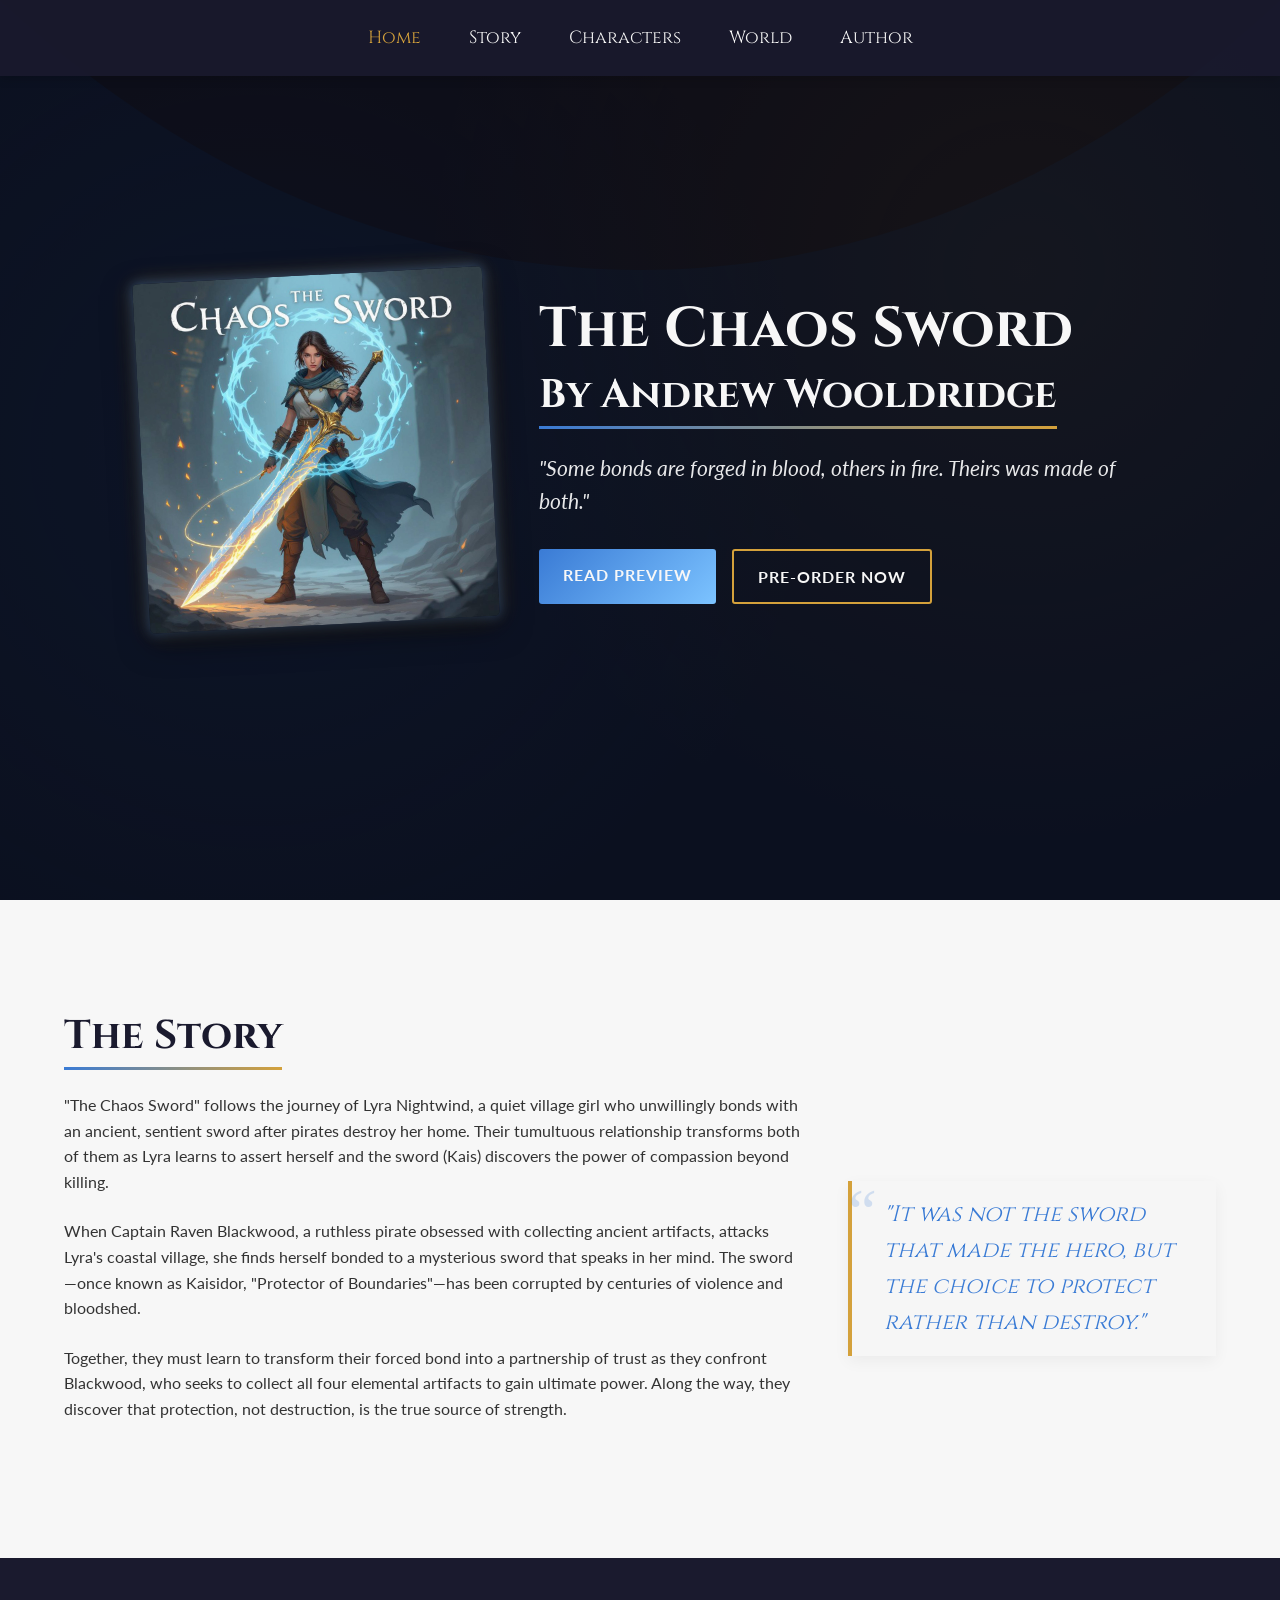
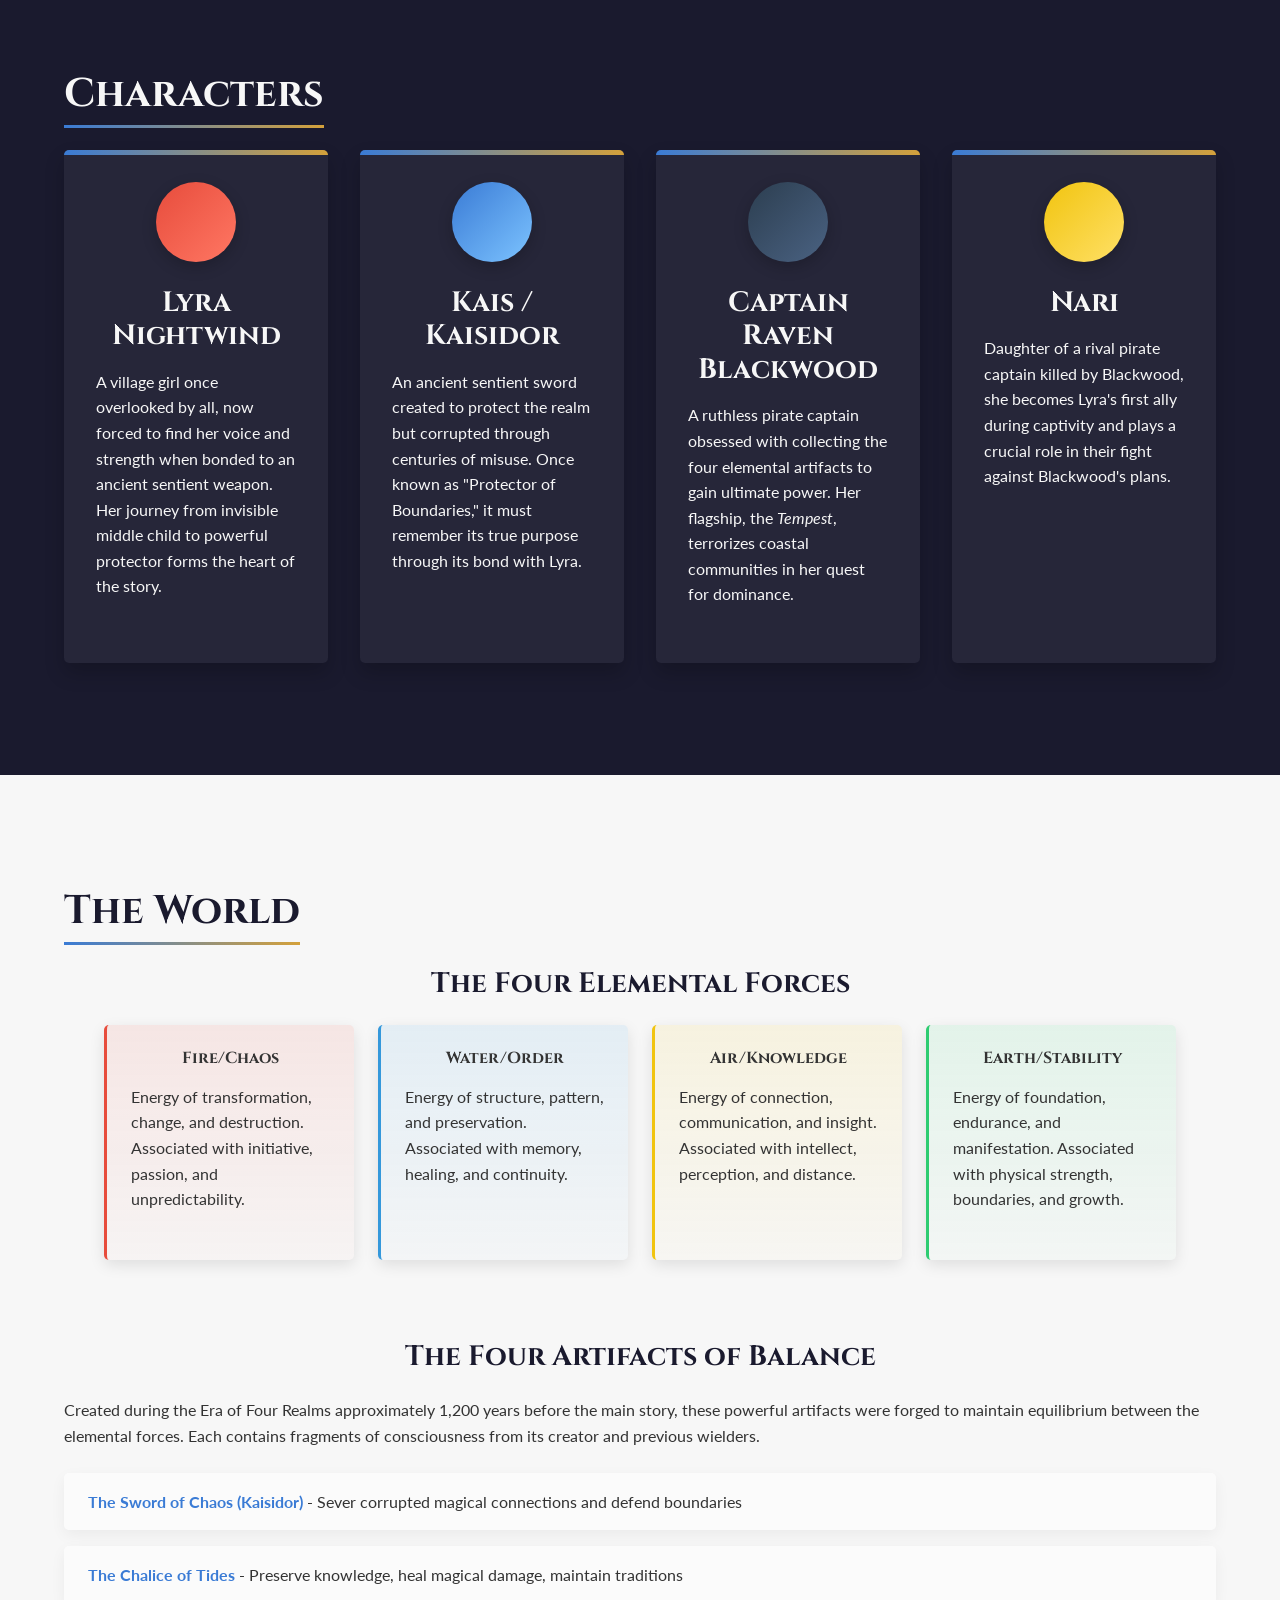
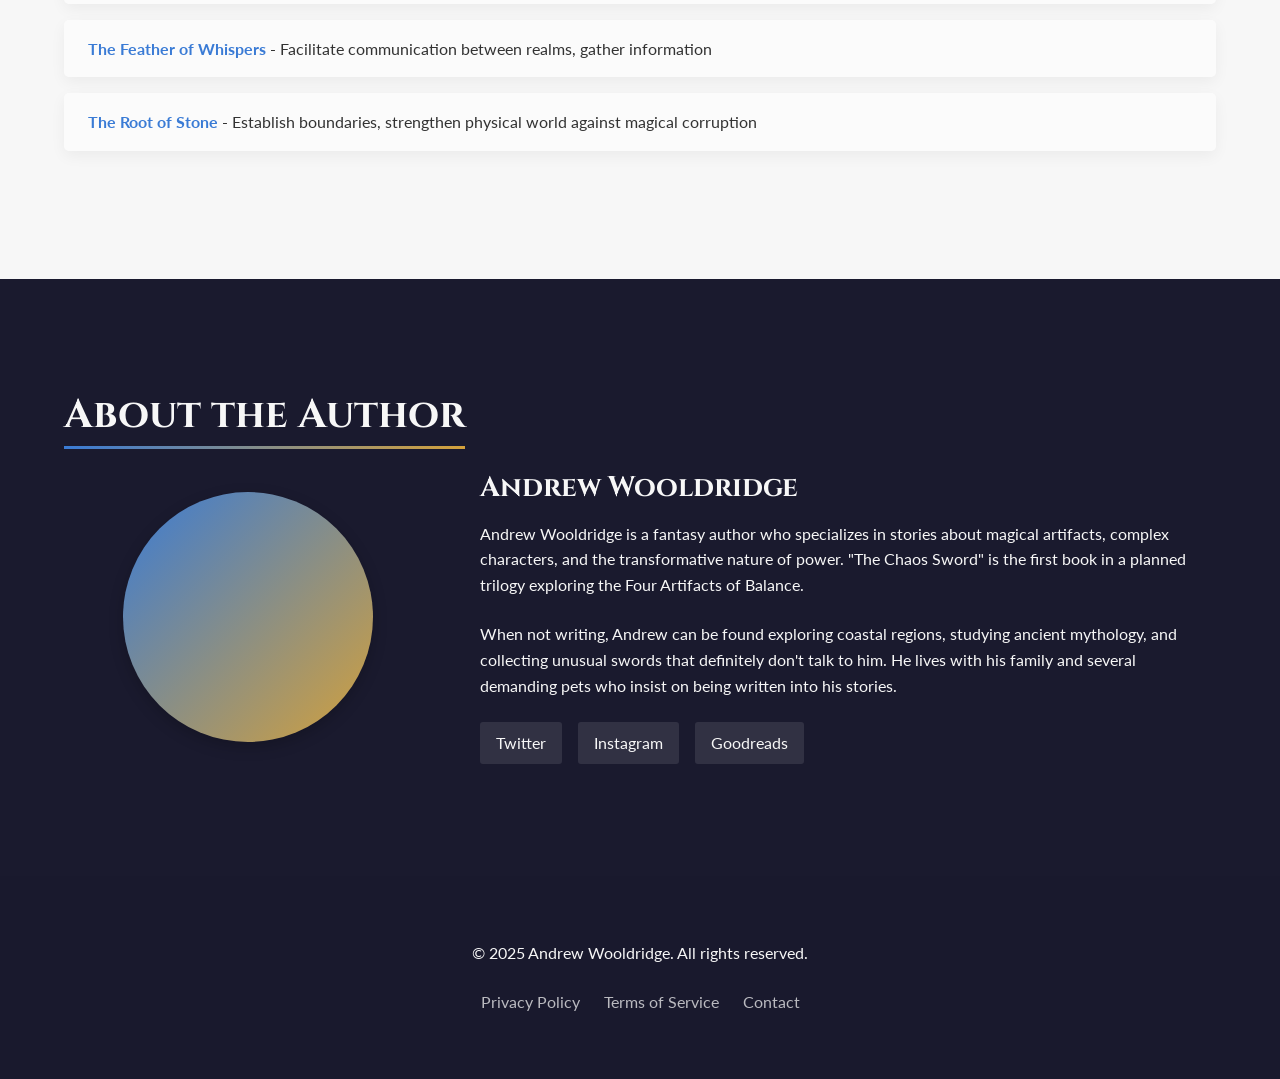
==== index.html @ 375da8b4 "stuff" ====
<!DOCTYPE html>
<html lang="en">
    <head>
        <meta charset="UTF-8">
        <meta name="viewport" content="width=device-width, initial-scale=1.0">
        <title>The Chaos Sword - A Fantasy Novel</title>
        <link rel="stylesheet" href="styles.css">
        <link rel="preconnect" href="https://fonts.googleapis.com">
        <link rel="preconnect" href="https://fonts.gstatic.com" crossorigin="crossorigin">
        <link href="https://fonts.googleapis.com/css2?family=Cinzel:wght@400;700&family=Lato:wght@300;400;700&display=swap" rel="stylesheet">
    </head>
    <body>
        <div class="bg-overlay"></div>

        <header>
            <nav>
                <ul>
                    <li>
                        <a href="#home">Home</a>
                    </li>
                    <li>
                        <a href="#story">Story</a>
                    </li>
                    <li>
                        <a href="#characters">Characters</a>
                    </li>
                    <li>
                        <a href="#world">World</a>
                    </li>
                    <li>
                        <a href="#author">Author</a>
                    </li>
                </ul>
            </nav>
        </header>

        <section id="home" class="hero">
            <div class="hero-content">
                <img src="cover2.jpg" alt="The Chaos Sword Book Cover" class="book-cover">
                <div class="hero-text">
                    <h1>The Chaos Sword</h1>
                    <h2>By Andrew Wooldridge</h2>
                    <p class="tagline">"Some bonds are forged in blood, others in fire. Theirs was made of both."</p>
                    <div class="cta-buttons">
                        <a href="#" class="cta-button primary">Read Preview</a>
                        <a href="#" class="cta-button secondary">Pre-Order Now</a>
                    </div>
                </div>
            </div>
        </section>

        <section id="story" class="story-section">
            <div class="container">
                <h2>The Story</h2>
                <div class="story-content">
                    <div class="story-text">
                        <p>"The Chaos Sword" follows the journey of Lyra Nightwind, a quiet village girl who unwillingly bonds with an ancient, sentient sword after pirates destroy her home. Their tumultuous relationship transforms both of them as Lyra learns to assert herself and the sword (Kais) discovers the power of compassion beyond killing.</p>
                        <p>When Captain Raven Blackwood, a ruthless pirate obsessed with collecting ancient artifacts, attacks Lyra's coastal village, she finds herself bonded to a mysterious sword that speaks in her mind. The sword—once known as Kaisidor, "Protector of Boundaries"—has been corrupted by centuries of violence and bloodshed.</p>
                        <p>Together, they must learn to transform their forced bond into a partnership of trust as they confront Blackwood, who seeks to collect all four elemental artifacts to gain ultimate power. Along the way, they discover that protection, not destruction, is the true source of strength.</p>
                    </div>
                    <div class="story-quote">
                        <blockquote>
                            "It was not the sword that made the hero, but the choice to protect rather than destroy."
                        </blockquote>
                    </div>
                </div>
            </div>
        </section>

        <section id="characters" class="characters-section">
            <div class="container">
                <h2>Characters</h2>
                <div class="character-cards">
                    <div class="character-card">
                        <div class="character-icon sword-icon"></div>
                        <h3>Lyra Nightwind</h3>
                        <p>A village girl once overlooked by all, now forced to find her voice and strength when bonded to an ancient sentient weapon. Her journey from invisible middle child to powerful protector forms the heart of the story.</p>
                    </div>
                    <div class="character-card">
                        <div class="character-icon artifact-icon"></div>
                        <h3>Kais / Kaisidor</h3>
                        <p>An ancient sentient sword created to protect the realm but corrupted through centuries of misuse. Once known as "Protector of Boundaries," it must remember its true purpose through its bond with Lyra.</p>
                    </div>
                    <div class="character-card">
                        <div class="character-icon villain-icon"></div>
                        <h3>Captain Raven Blackwood</h3>
                        <p>A ruthless pirate captain obsessed with collecting the four elemental artifacts to gain ultimate power. Her flagship, the
                            <em>Tempest</em>, terrorizes coastal communities in her quest for dominance.</p>
                    </div>
                    <div class="character-card">
                        <div class="character-icon ally-icon"></div>
                        <h3>Nari</h3>
                        <p>Daughter of a rival pirate captain killed by Blackwood, she becomes Lyra's first ally during captivity and plays a crucial role in their fight against Blackwood's plans.</p>
                    </div>
                </div>
            </div>
        </section>

        <section id="world" class="world-section">
            <div class="container">
                <h2>The World</h2>
                <div class="world-content">
                    <div class="magic-system">
                        <h3>The Four Elemental Forces</h3>
                        <div class="elements-container">
                            <div class="element fire">
                                <h4>Fire/Chaos</h4>
                                <p>Energy of transformation, change, and destruction. Associated with initiative, passion, and unpredictability.</p>
                            </div>
                            <div class="element water">
                                <h4>Water/Order</h4>
                                <p>Energy of structure, pattern, and preservation. Associated with memory, healing, and continuity.</p>
                            </div>
                            <div class="element air">
                                <h4>Air/Knowledge</h4>
                                <p>Energy of connection, communication, and insight. Associated with intellect, perception, and distance.</p>
                            </div>
                            <div class="element earth">
                                <h4>Earth/Stability</h4>
                                <p>Energy of foundation, endurance, and manifestation. Associated with physical strength, boundaries, and growth.</p>
                            </div>
                        </div>
                    </div>

                    <div class="artifacts">
                        <h3>The Four Artifacts of Balance</h3>
                        <p>Created during the Era of Four Realms approximately 1,200 years before the main story, these powerful artifacts were forged to maintain equilibrium between the elemental forces. Each contains fragments of consciousness from its creator and previous wielders.</p>
                        <ul class="artifact-list">
                            <li>
                                <span class="artifact-name">The Sword of Chaos (Kaisidor)</span>
                                - Sever corrupted magical connections and defend boundaries</li>
                            <li>
                                <span class="artifact-name">The Chalice of Tides</span>
                                - Preserve knowledge, heal magical damage, maintain traditions</li>
                            <li>
                                <span class="artifact-name">The Feather of Whispers</span>
                                - Facilitate communication between realms, gather information</li>
                            <li>
                                <span class="artifact-name">The Root of Stone</span>
                                - Establish boundaries, strengthen physical world against magical corruption</li>
                        </ul>
                    </div>
                </div>
            </div>
        </section>

        <section id="author" class="author-section">
            <div class="container">
                <h2>About the Author</h2>
                <div class="author-content">
                    <div class="author-image">
                        <!-- Placeholder for author image -->
                        <div class="author-placeholder"></div>
                    </div>
                    <div class="author-bio">
                        <h3>Andrew Wooldridge</h3>
                        <p>Andrew Wooldridge is a fantasy author who specializes in stories about magical artifacts, complex characters, and the transformative nature of power. "The Chaos Sword" is the first book in a planned trilogy exploring the Four Artifacts of Balance.</p>
                        <p>When not writing, Andrew can be found exploring coastal regions, studying ancient mythology, and collecting unusual swords that definitely don't talk to him. He lives with his family and several demanding pets who insist on being written into his stories.</p>
                        <div class="social-links">
                            <a href="#" class="social-link">Twitter</a>
                            <a href="#" class="social-link">Instagram</a>
                            <a href="#" class="social-link">Goodreads</a>
                        </div>
                    </div>
                </div>
            </div>
        </section>

        <footer>
            <div class="container">
                <p>&copy; 2025 Andrew Wooldridge. All rights reserved.</p>
                <div class="footer-links">
                    <a href="#">Privacy Policy</a>
                    <a href="#">Terms of Service</a>
                    <a href="#">Contact</a>
                </div>
            </div>
        </footer>

        <script src="script.js"></script>
    </body>
</html>
---- styles.css ----
/* The Chaos Sword Website Styles */

/* === Base Styles === */
:root {
    --fire-chaos: #e74c3c;
    --fire-chaos-light: #ff7763;
    --water-order: #3498db;
    --water-order-light: #7cc3ff;
    --air-knowledge: #f1c40f;
    --air-knowledge-light: #ffe066;
    --earth-stability: #2ecc71;
    --earth-stability-light: #7defa1;

    --primary-color: #3a7bd5; /* Blue-gold fusion: blue component */
    --secondary-color: #d4a13b; /* Blue-gold fusion: gold component */
    --dark-bg: #1a1a2e;
    --light-bg: #f7f7f7;
    --text-light: #f7f7f7;
    --text-dark: #333333;

    --font-heading: 'Cinzel', serif;
    --font-body: 'Lato', sans-serif;
}

* {
    margin: 0;
    padding: 0;
    box-sizing: border-box;
}

html {
    scroll-behavior: smooth;
}

body {
    font-family: var(--font-body);
    line-height: 1.6;
    color: var(--text-dark);
    background-color: var(--dark-bg);
    background-image: url('data:image/svg+xml;charset=utf8,%3Csvg xmlns="http://www.w3.org/2000/svg" viewBox="0 0 100 100" preserveAspectRatio="none"%3E%3Cpath fill="%231a1a2e" d="M0,0 L100,0 L100,100 L0,100 Z"%3E%3C/path%3E%3Cpath fill="%23162447" opacity="0.7" d="M0,0 C30,40 70,40 100,0 L100,100 L0,100 Z"%3E%3C/path%3E%3C/svg%3E');
    background-size: cover;
    background-attachment: fixed;
    overflow-x: hidden;
}

h1, h2, h3, h4, h5, h6 {
    font-family: var(--font-heading);
    font-weight: 700;
    margin-bottom: 1rem;
    line-height: 1.2;
}

h1 {
    font-size: 3.5rem;
    margin-bottom: 0.5rem;
}

h2 {
    font-size: 2.5rem;
    margin-bottom: 2rem;
    position: relative;
    display: inline-block;
}

h2::after {
    content: "";
    position: absolute;
    bottom: -10px;
    left: 0;
    width: 100%;
    height: 3px;
    background: linear-gradient(90deg, var(--primary-color), var(--secondary-color));
}

h3 {
    font-size: 1.75rem;
}

p {
    margin-bottom: 1.5rem;
}

a {
    color: var(--primary-color);
    text-decoration: none;
    transition: all 0.3s ease;
}

a:hover {
    color: var(--secondary-color);
}

img {
    max-width: 100%;
    height: auto;
}

ul {
    list-style-type: none;
}

.container {
    width: 90%;
    max-width: 1200px;
    margin: 0 auto;
    padding: 2rem 0;
}

/* === Header and Navigation === */
header {
    background-color: rgba(26, 26, 46, 0.9);
    position: fixed;
    width: 100%;
    z-index: 1000;
    top: 0;
    box-shadow: 0 2px 10px rgba(0, 0, 0, 0.2);
}

nav ul {
    display: flex;
    justify-content: center;
    padding: 1.5rem 0;
}

nav ul li {
    margin: 0 1.5rem;
}

nav ul li a {
    color: var(--text-light);
    font-family: var(--font-heading);
    font-size: 1.1rem;
    position: relative;
}

nav ul li a::after {
    content: "";
    position: absolute;
    width: 0;
    height: 2px;
    bottom: -5px;
    left: 0;
    background: linear-gradient(90deg, var(--primary-color), var(--secondary-color));
    transition: width 0.3s ease;
}

nav ul li a:hover::after {
    width: 100%;
}

/* === Hero Section === */
.hero {
    height: 100vh;
    display: flex;
    align-items: center;
    justify-content: center;
    color: var(--text-light);
    position: relative;
    overflow: hidden;
}

.hero::before {
    content: "";
    position: absolute;
    top: 0;
    left: 0;
    width: 100%;
    height: 100%;
    background: rgba(0, 0, 0, 0.5);
    z-index: 1;
}

.hero-content {
    display: flex;
    align-items: center;
    justify-content: center;
    flex-wrap: wrap;
    gap: 3rem;
    z-index: 2;
    width: 90%;
    max-width: 1200px;
    padding: 2rem;
}

.book-cover {
    max-width: 350px;
    border-radius: 5px;
    box-shadow: 0 10px 30px rgba(0, 0, 0, 0.5),
                0 0 20px rgba(58, 123, 213, 0.3),
                0 0 40px rgba(212, 161, 59, 0.2);
    transform: rotate(-3deg);
    transition: transform 0.5s ease, box-shadow 0.5s ease;
}

.book-cover:hover {
    transform: rotate(0deg) scale(1.03);
    box-shadow: 0 15px 40px rgba(0, 0, 0, 0.6),
                0 0 30px rgba(58, 123, 213, 0.4),
                0 0 60px rgba(212, 161, 59, 0.3);
}

.hero-text {
    max-width: 600px;
}

.tagline {
    font-style: italic;
    font-size: 1.3rem;
    margin-bottom: 2rem;
    color: rgba(255, 255, 255, 0.9);
}

.cta-buttons {
    display: flex;
    gap: 1rem;
    flex-wrap: wrap;
}

.cta-button {
    padding: 0.8rem 1.5rem;
    border-radius: 3px;
    font-weight: 700;
    letter-spacing: 1px;
    text-transform: uppercase;
    transition: all 0.3s ease;
}

.cta-button.primary {
    background: linear-gradient(135deg, var(--primary-color), var(--water-order-light));
    color: var(--text-light);
}

.cta-button.secondary {
    background: transparent;
    color: var(--text-light);
    border: 2px solid var(--secondary-color);
}

.cta-button.primary:hover {
    background: linear-gradient(135deg, var(--water-order-light), var(--primary-color));
    transform: translateY(-2px);
    box-shadow: 0 5px 15px rgba(58, 123, 213, 0.4);
}

.cta-button.secondary:hover {
    background-color: rgba(212, 161, 59, 0.1);
    transform: translateY(-2px);
    box-shadow: 0 5px 15px rgba(212, 161, 59, 0.3);
}

/* === Story Section === */
.story-section {
    background-color: var(--light-bg);
    padding: 5rem 0;
    position: relative;
}

.story-section h2 {
    text-align: center;
    color: var(--dark-bg);
}

.story-content {
    display: flex;
    gap: 3rem;
    flex-wrap: wrap;
}

.story-text {
    flex: 2;
    min-width: 300px;
}

.story-quote {
    flex: 1;
    min-width: 250px;
    display: flex;
    align-items: center;
}

blockquote {
    font-family: var(--font-heading);
    font-size: 1.4rem;
    font-style: italic;
    color: var(--primary-color);
    line-height: 1.6;
    position: relative;
    padding: 1rem 2rem;
    border-left: 4px solid var(--secondary-color);
    background-color: rgba(247, 247, 247, 0.7);
    box-shadow: 0 5px 15px rgba(0, 0, 0, 0.05);
}

blockquote::before {
    content: "\201C";
    font-size: 4rem;
    font-family: Georgia, serif;
    position: absolute;
    left: -10px;
    top: -20px;
    color: rgba(58, 123, 213, 0.2);
}

/* === Characters Section === */
.characters-section {
    background-color: var(--dark-bg);
    color: var(--text-light);
    padding: 5rem 0;
    position: relative;
}

.characters-section h2 {
    text-align: center;
    color: var(--text-light);
}

.character-cards {
    display: flex;
    gap: 2rem;
    flex-wrap: wrap;
    justify-content: center;
}

.character-card {
    background: rgba(255, 255, 255, 0.05);
    border-radius: 5px;
    padding: 2rem;
    flex: 1;
    min-width: 250px;
    max-width: 350px;
    box-shadow: 0 10px 20px rgba(0, 0, 0, 0.2);
    transition: all 0.3s ease;
    position: relative;
    overflow: hidden;
}

.character-card::before {
    content: "";
    position: absolute;
    top: 0;
    left: 0;
    width: 100%;
    height: 5px;
    background: linear-gradient(90deg, var(--primary-color), var(--secondary-color));
}

.character-card:hover {
    transform: translateY(-10px);
    box-shadow: 0 15px 30px rgba(0, 0, 0, 0.3);
}

.character-icon {
    width: 80px;
    height: 80px;
    border-radius: 50%;
    margin: 0 auto 1.5rem;
    display: flex;
    align-items: center;
    justify-content: center;
    box-shadow: 0 5px 15px rgba(0, 0, 0, 0.2);
}

.sword-icon {
    background: linear-gradient(135deg, var(--fire-chaos), var(--fire-chaos-light));
}

.artifact-icon {
    background: linear-gradient(135deg, var(--primary-color), var(--water-order-light));
}

.villain-icon {
    background: linear-gradient(135deg, #2c3e50, #4a6282);
}

.ally-icon {
    background: linear-gradient(135deg, var(--air-knowledge), var(--air-knowledge-light));
}

.character-card h3 {
    text-align: center;
    margin-bottom: 1rem;
}

/* === World Section === */
.world-section {
    background-color: var(--light-bg);
    padding: 5rem 0;
    position: relative;
}

.world-section h2 {
    text-align: center;
    color: var(--dark-bg);
}

.world-content {
    display: flex;
    flex-direction: column;
    gap: 3rem;
}

.magic-system h3, .artifacts h3 {
    color: var(--dark-bg);
    margin-bottom: 1.5rem;
    text-align: center;
}

.elements-container {
    display: flex;
    flex-wrap: wrap;
    gap: 1.5rem;
    justify-content: center;
}

.element {
    flex: 1;
    min-width: 200px;
    max-width: 250px;
    padding: 1.5rem;
    border-radius: 5px;
    box-shadow: 0 5px 15px rgba(0, 0, 0, 0.1);
    transition: all 0.3s ease;
}

.element:hover {
    transform: translateY(-5px);
    box-shadow: 0 10px 25px rgba(0, 0, 0, 0.15);
}

.element h4 {
    margin-bottom: 1rem;
    text-align: center;
}

.fire {
    background: linear-gradient(to bottom, rgba(231, 76, 60, 0.1), rgba(231, 76, 60, 0.02));
    border-left: 3px solid var(--fire-chaos);
}

.water {
    background: linear-gradient(to bottom, rgba(52, 152, 219, 0.1), rgba(52, 152, 219, 0.02));
    border-left: 3px solid var(--water-order);
}

.air {
    background: linear-gradient(to bottom, rgba(241, 196, 15, 0.1), rgba(241, 196, 15, 0.02));
    border-left: 3px solid var(--air-knowledge);
}

.earth {
    background: linear-gradient(to bottom, rgba(46, 204, 113, 0.1), rgba(46, 204, 113, 0.02));
    border-left: 3px solid var(--earth-stability);
}

.artifacts {
    margin-top: 2rem;
}

.artifact-list {
    list-style-type: none;
    padding: 0;
}

.artifact-list li {
    padding: 1rem 1.5rem;
    margin-bottom: 1rem;
    background-color: rgba(255, 255, 255, 0.5);
    border-radius: 5px;
    box-shadow: 0 5px 15px rgba(0, 0, 0, 0.05);
    transition: all 0.3s ease;
}

.artifact-list li:hover {
    transform: translateX(5px);
    box-shadow: 0 5px 15px rgba(0, 0, 0, 0.1);
}

.artifact-name {
    font-weight: 700;
    color: var(--primary-color);
}

/* === Author Section === */
.author-section {
    background-color: var(--dark-bg);
    color: var(--text-light);
    padding: 5rem 0;
    position: relative;
}

.author-section h2 {
    text-align: center;
    color: var(--text-light);
}

.author-content {
    display: flex;
    gap: 3rem;
    flex-wrap: wrap;
    align-items: center;
}

.author-image {
    flex: 1;
    min-width: 250px;
    display: flex;
    justify-content: center;
}

.author-placeholder {
    width: 250px;
    height: 250px;
    border-radius: 50%;
    background: linear-gradient(135deg, var(--primary-color), var(--secondary-color));
    box-shadow: 0 5px 15px rgba(0, 0, 0, 0.2);
}

.author-bio {
    flex: 2;
    min-width: 300px;
}

.social-links {
    margin-top: 1.5rem;
    display: flex;
    gap: 1rem;
}

.social-link {
    padding: 0.5rem 1rem;
    background-color: rgba(255, 255, 255, 0.1);
    border-radius: 3px;
    color: var(--text-light);
    transition: all 0.3s ease;
}

.social-link:hover {
    background-color: var(--primary-color);
    color: var(--text-light);
}

/* === Footer === */
footer {
    background-color: rgba(26, 26, 46, 0.95);
    color: var(--text-light);
    padding: 2rem 0;
    text-align: center;
}

.footer-links {
    display: flex;
    justify-content: center;
    gap: 1.5rem;
    margin-top: 1rem;
}

.footer-links a {
    color: rgba(255, 255, 255, 0.7);
}

.footer-links a:hover {
    color: var(--secondary-color);
}

/* === Background Effects === */
.bg-overlay {
    position: fixed;
    top: 0;
    left: 0;
    width: 100%;
    height: 100%;
    background:
        radial-gradient(circle at 20% 50%, rgba(58, 123, 213, 0.1) 0%, transparent 50%),
        radial-gradient(circle at 80% 30%, rgba(212, 161, 59, 0.1) 0%, transparent 50%);
    pointer-events: none;
    z-index: -1;
}

/* === Responsive Styles === */
@media (max-width: 768px) {
    h1 {
        font-size: 2.5rem;
    }

    h2 {
        font-size: 2rem;
    }

    .hero-content {
        flex-direction: column;
        text-align: center;
    }

    .story-content, .author-content {
        flex-direction: column;
    }

    .book-cover {
        transform: rotate(0);
    }

    .character-card, .element {
        min-width: 100%;
    }

    nav ul {
        flex-direction: column;
        align-items: center;
    }

    nav ul li {
        margin: 0.5rem 0;
    }
}

@media (max-width: 480px) {
    .container {
        width: 95%;
    }

    .hero {
        padding-top: 80px;
    }

    .cta-buttons {
        flex-direction: column;
        width: 100%;
    }

    .cta-button {
        text-align: center;
    }
}
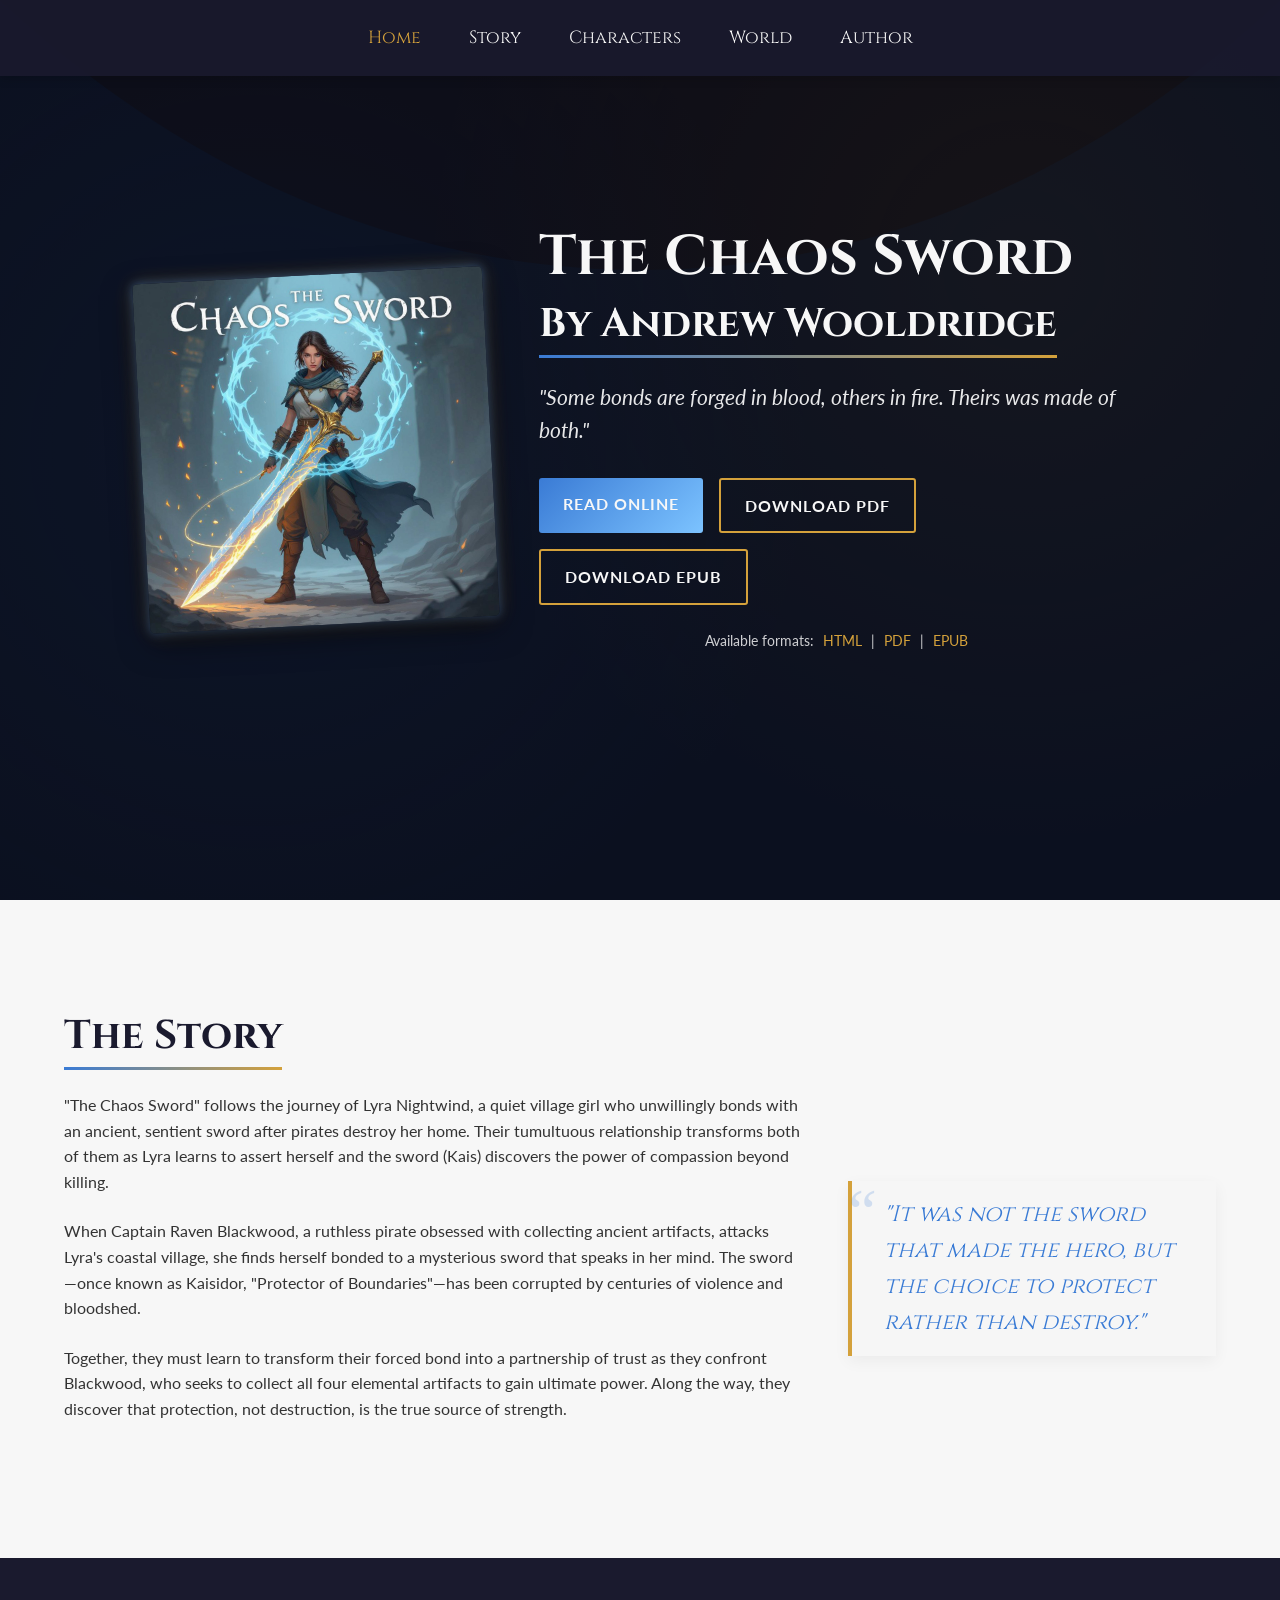
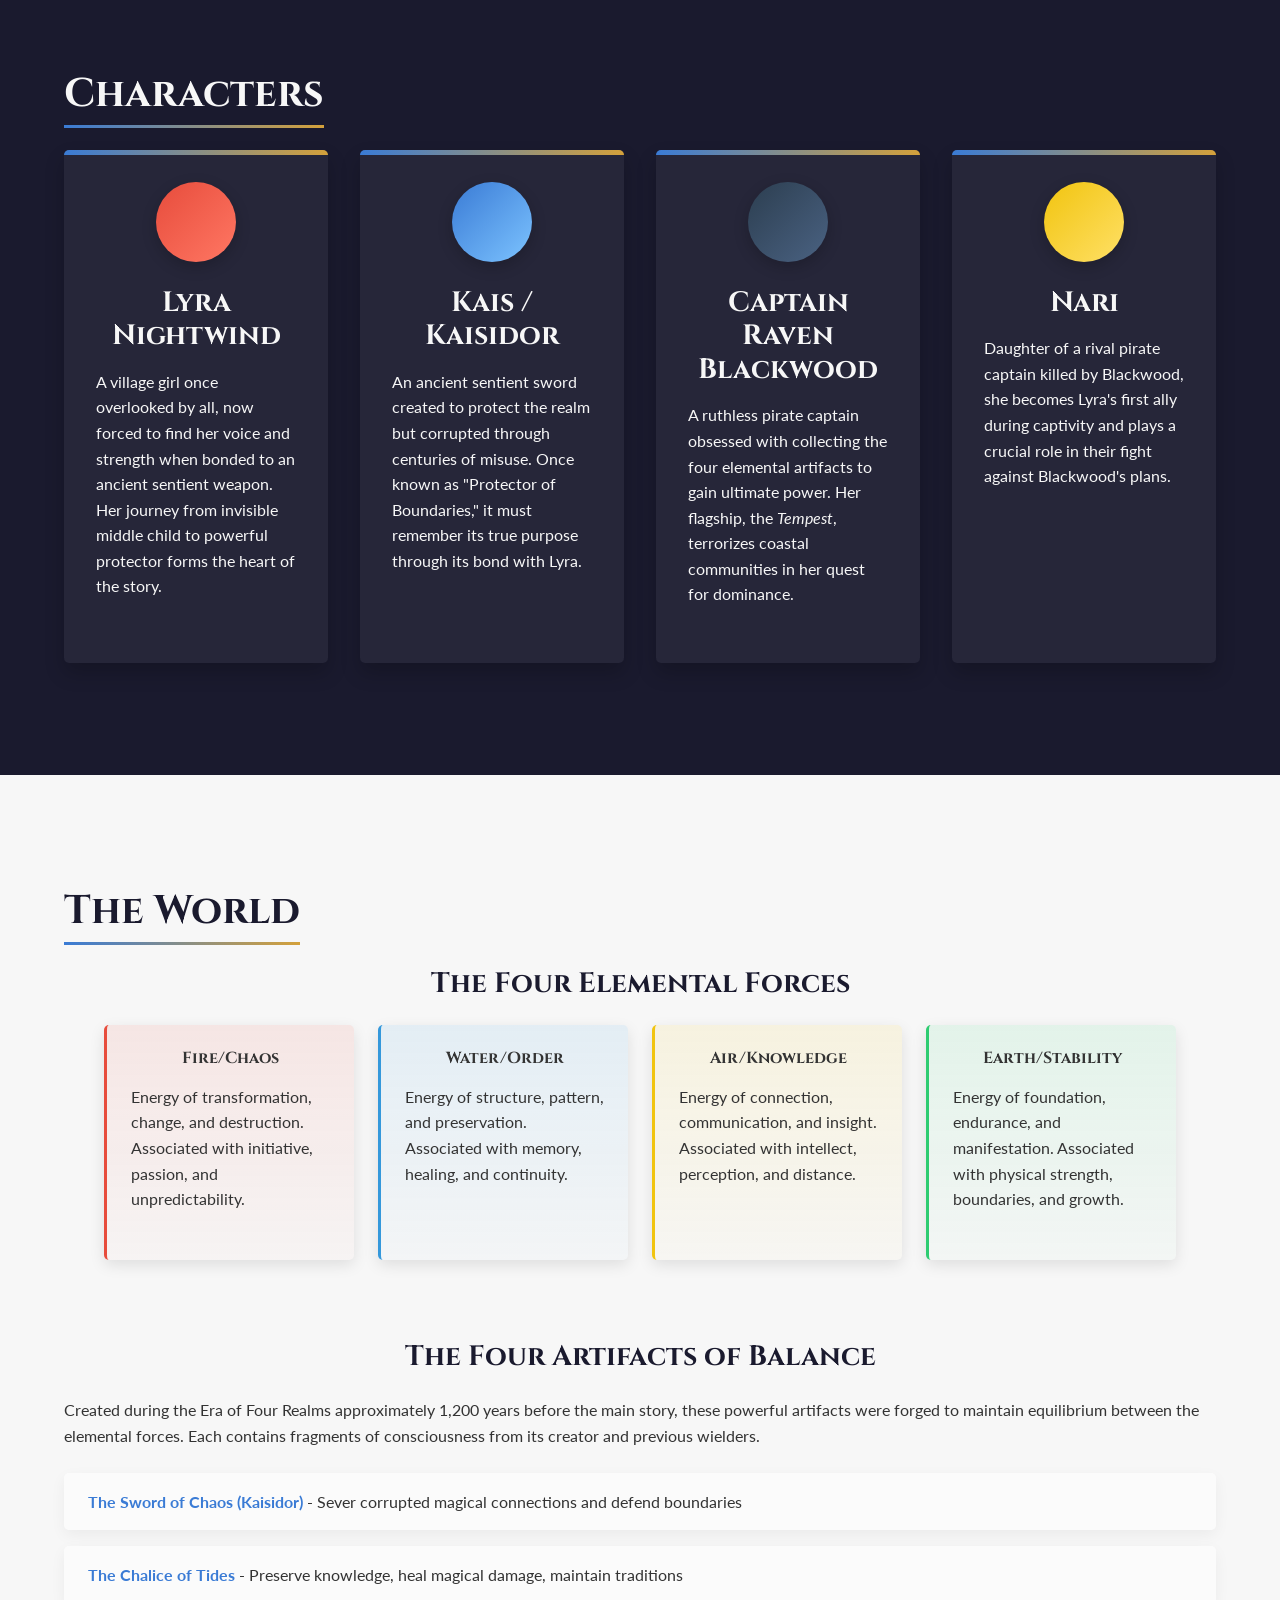
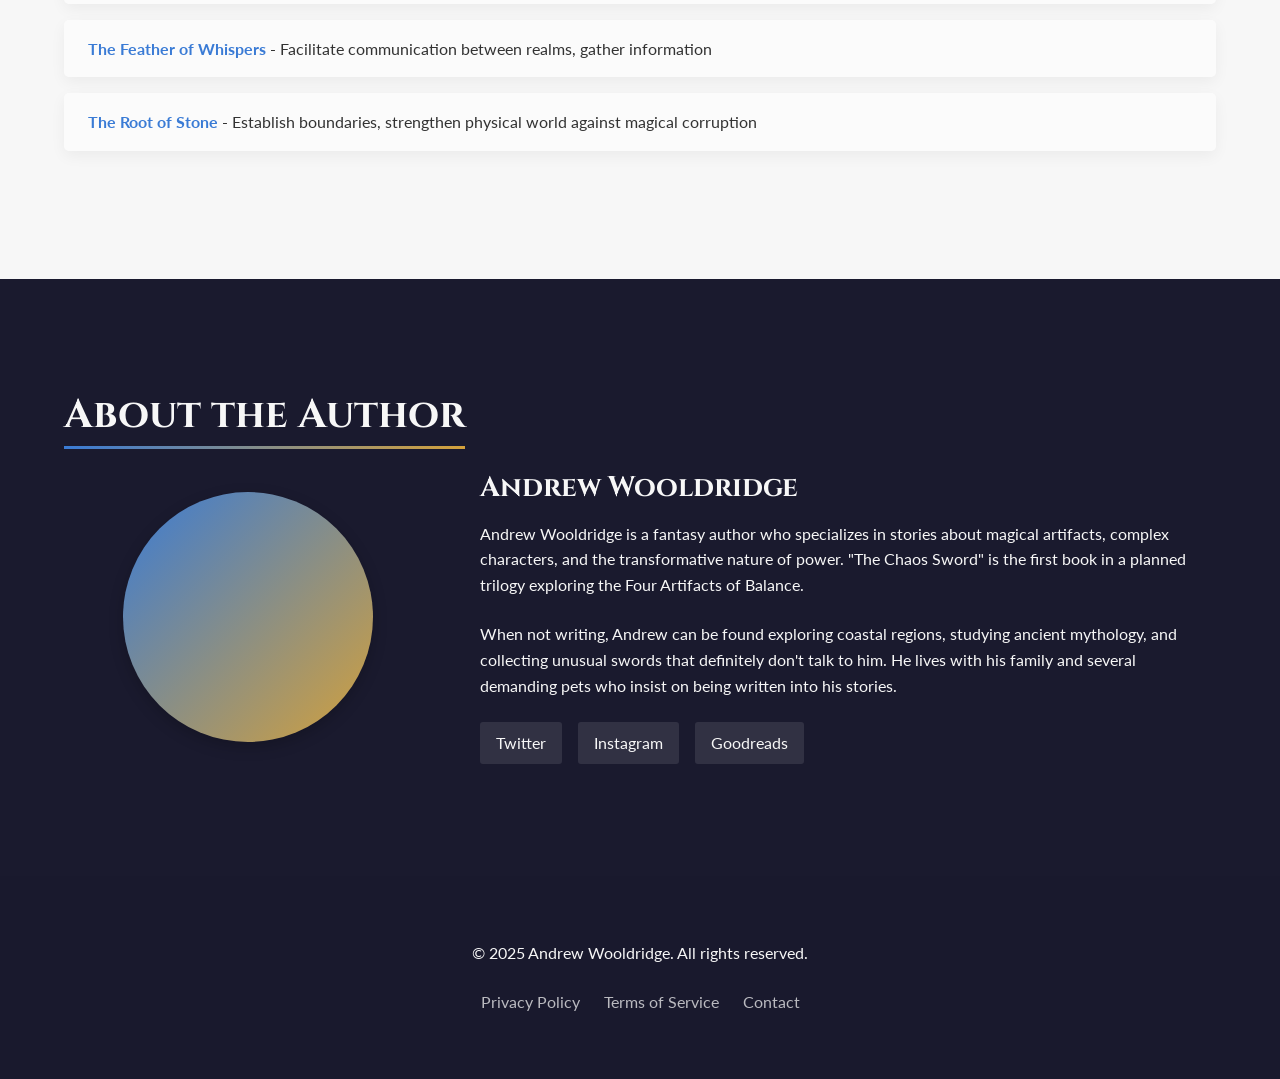
==== commit a69fca20: "stuff" ====
--- a/index.html
+++ b/index.html
@@ -42,8 +42,18 @@
                     <h2>By Andrew Wooldridge</h2>
                     <p class="tagline">"Some bonds are forged in blood, others in fire. Theirs was made of both."</p>
                     <div class="cta-buttons">
-                        <a href="#" class="cta-button primary">Read Preview</a>
-                        <a href="#" class="cta-button secondary">Pre-Order Now</a>
+                        <a href="output/TheChaosSword.html" class="cta-button primary">Read Online</a>
+                        <a href="output/TheChaosSword.pdf" class="cta-button secondary">Download PDF</a>
+                        <a href="output/TheChaosSword.epub" class="cta-button secondary">Download EPUB</a>
+                    </div>
+                    <div class="download-formats">
+                        <p>Available formats:
+                            <a href="output/TheChaosSword.html">HTML</a>
+                            |
+                            <a href="output/TheChaosSword.pdf">PDF</a>
+                            |
+                            <a href="output/TheChaosSword.epub">EPUB</a>
+                        </p>
                     </div>
                 </div>
             </div>
--- a/styles.css
+++ b/styles.css
@@ -246,6 +246,27 @@
     background-color: rgba(212, 161, 59, 0.1);
     transform: translateY(-2px);
     box-shadow: 0 5px 15px rgba(212, 161, 59, 0.3);
+}
+
+.download-formats {
+    margin-top: 1.5rem;
+    text-align: center;
+}
+
+.download-formats p {
+    font-size: 0.9rem;
+    color: rgba(255, 255, 255, 0.8);
+}
+
+.download-formats a {
+    color: var(--secondary-color);
+    transition: all 0.2s ease;
+    padding: 0 5px;
+}
+
+.download-formats a:hover {
+    color: var(--water-order-light);
+    text-decoration: underline;
 }
 
 /* === Story Section === */
@@ -630,4 +651,12 @@
     .cta-button {
         text-align: center;
     }
-}
+
+    .download-formats {
+        margin-top: 2rem;
+    }
+
+    .download-formats p {
+        font-size: 0.85rem;
+    }
+}
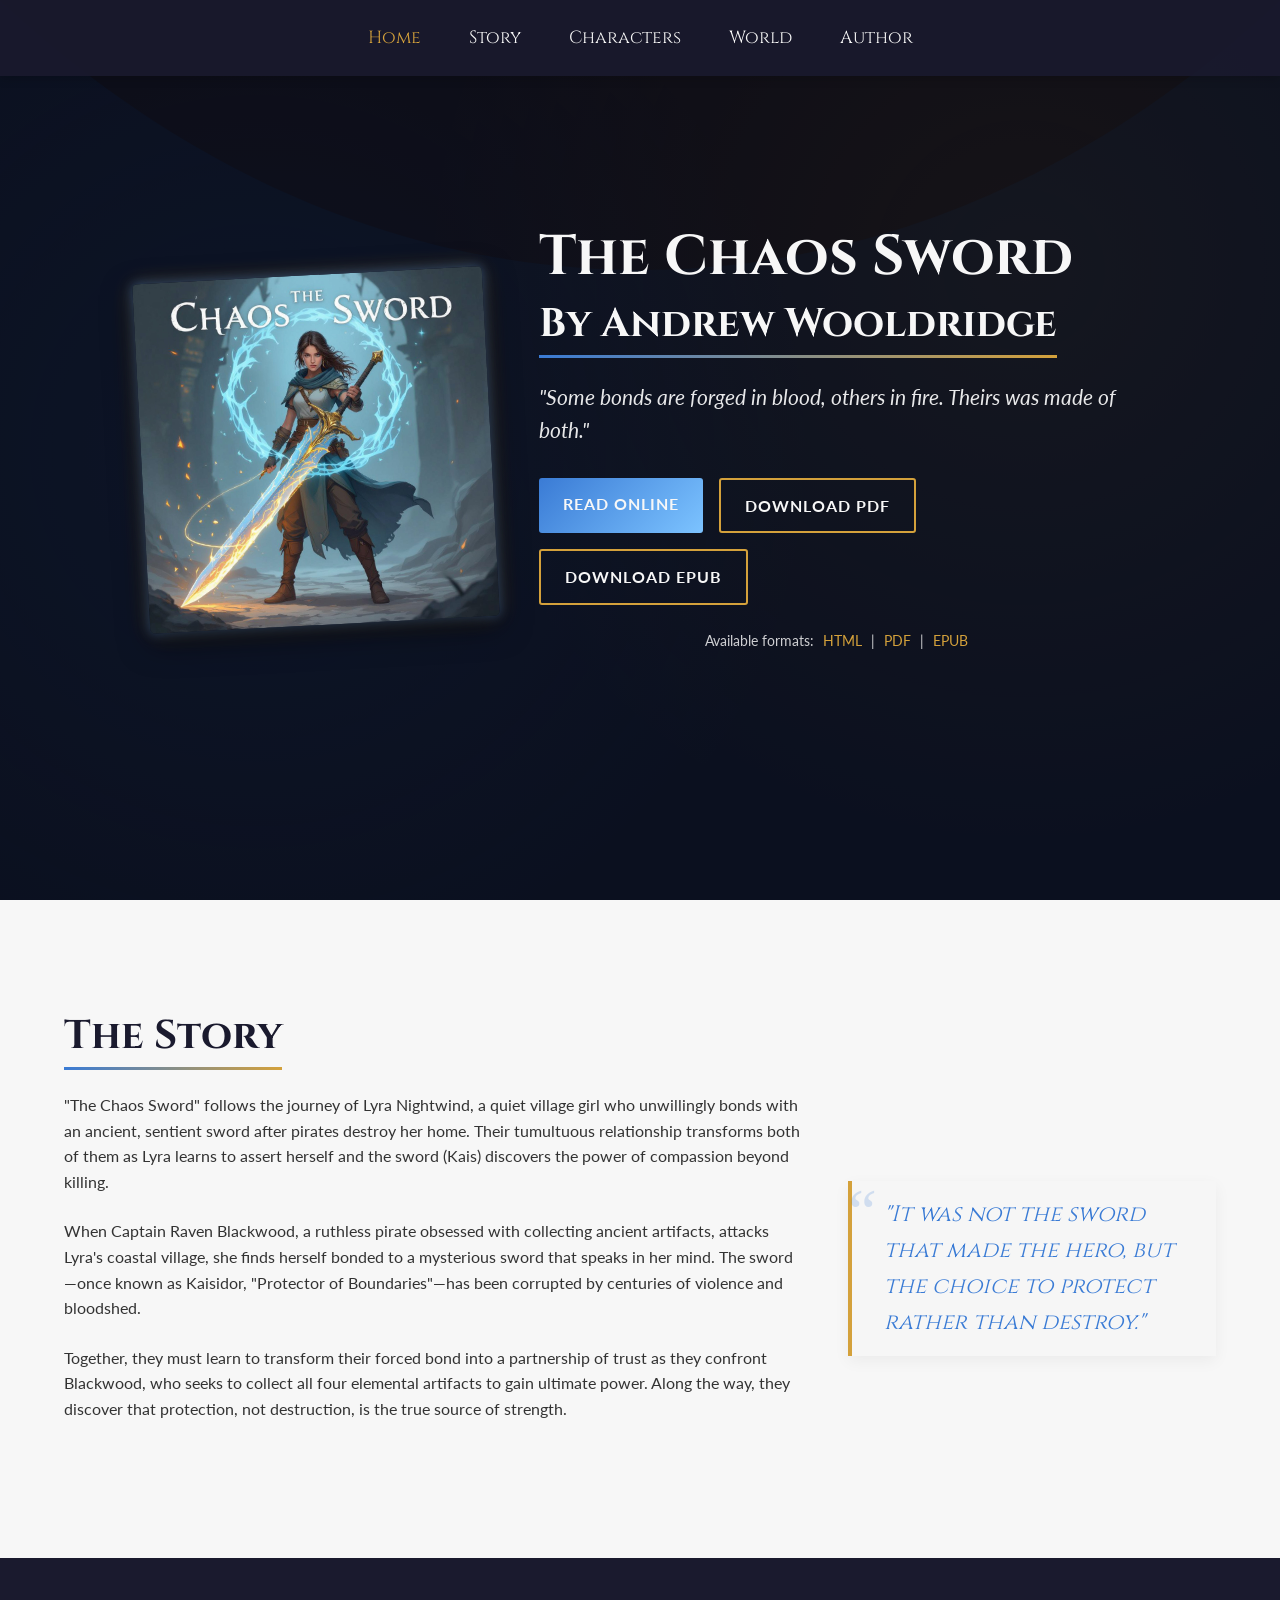
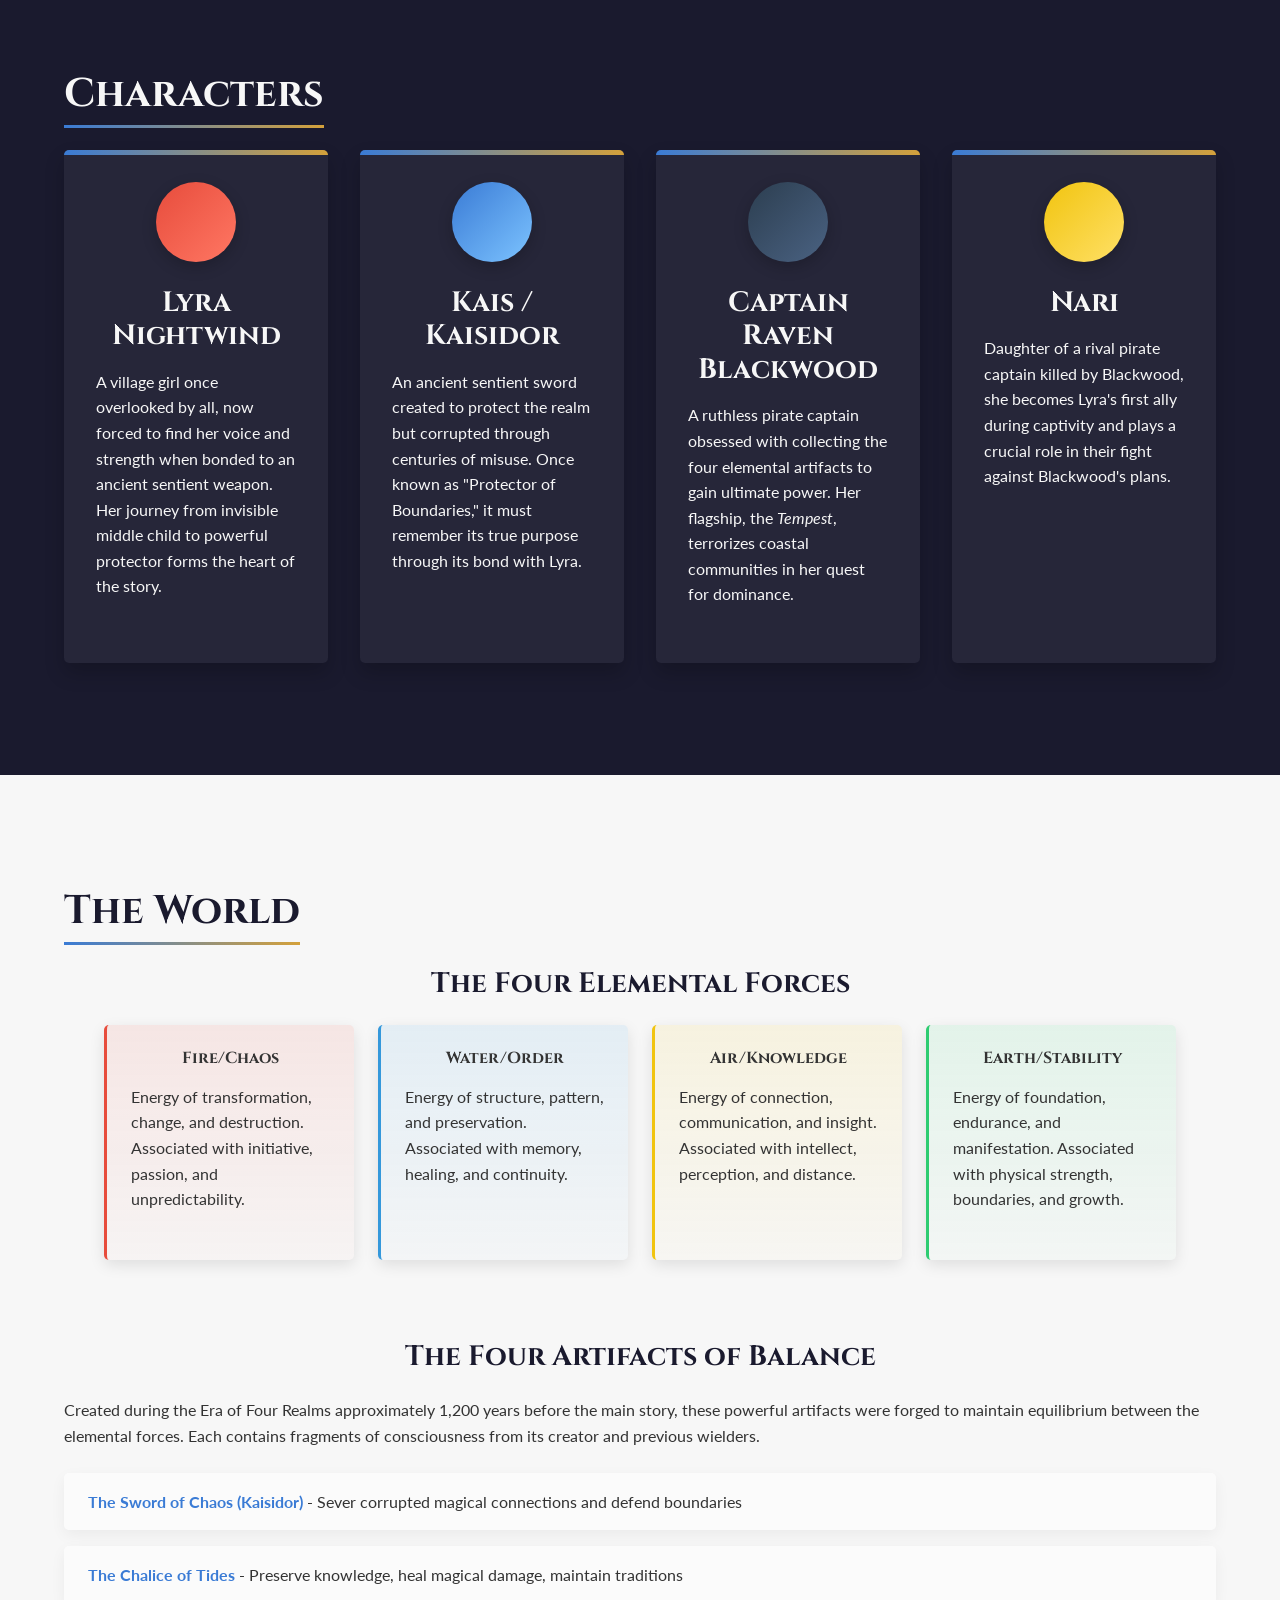
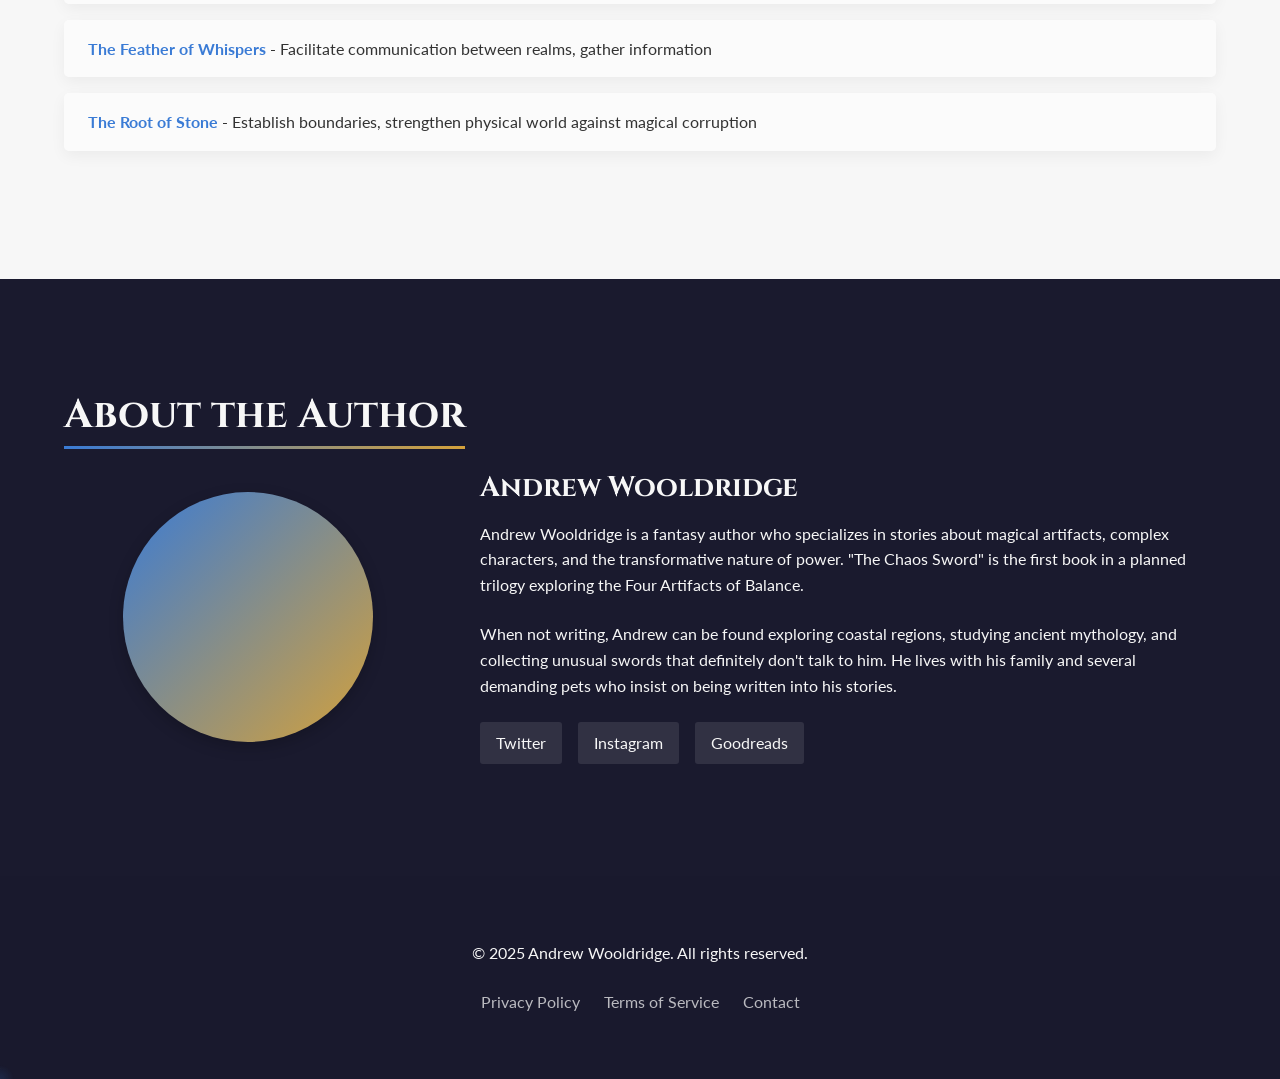
==== commit c3a50506: "stuff" ====
--- a/index.html
+++ b/index.html
@@ -9,7 +9,7 @@
         <link rel="preconnect" href="https://fonts.gstatic.com" crossorigin="crossorigin">
         <link href="https://fonts.googleapis.com/css2?family=Cinzel:wght@400;700&family=Lato:wght@300;400;700&display=swap" rel="stylesheet">
     </head>
-    <body>
+    <body class="sword-cursor">
         <div class="bg-overlay"></div>
 
         <header>
--- a/styles.css
+++ b/styles.css
@@ -1,4 +1,47 @@
 /* The Chaos Sword Website Styles */
+
+/* === Custom Cursor === */
+.sword-cursor {
+    cursor: none;
+}
+
+/* Custom cursor styling */
+.custom-cursor {
+    position: fixed;
+    width: 32px;
+    height: 32px;
+    pointer-events: none;
+    z-index: 9999;
+    transform: translate(-16px, -16px);
+}
+
+.sword-cursor * {
+    cursor: none;
+}
+
+/* Particle styling */
+.cursor-particle {
+    position: fixed;
+    width: 8px;
+    height: 8px;
+    border-radius: 50%;
+    pointer-events: none;
+    z-index: 9998;
+    opacity: 0;
+    transform: translate(-50%, -50%);
+    animation: particle-fade 1s ease-out forwards;
+}
+
+@keyframes particle-fade {
+    0% {
+        opacity: 0.7;
+        transform: translate(-50%, -50%) scale(0.5);
+    }
+    100% {
+        opacity: 0;
+        transform: translate(-50%, -50%) translate(var(--tx), var(--ty)) scale(1);
+    }
+}
 
 /* === Base Styles === */
 :root {
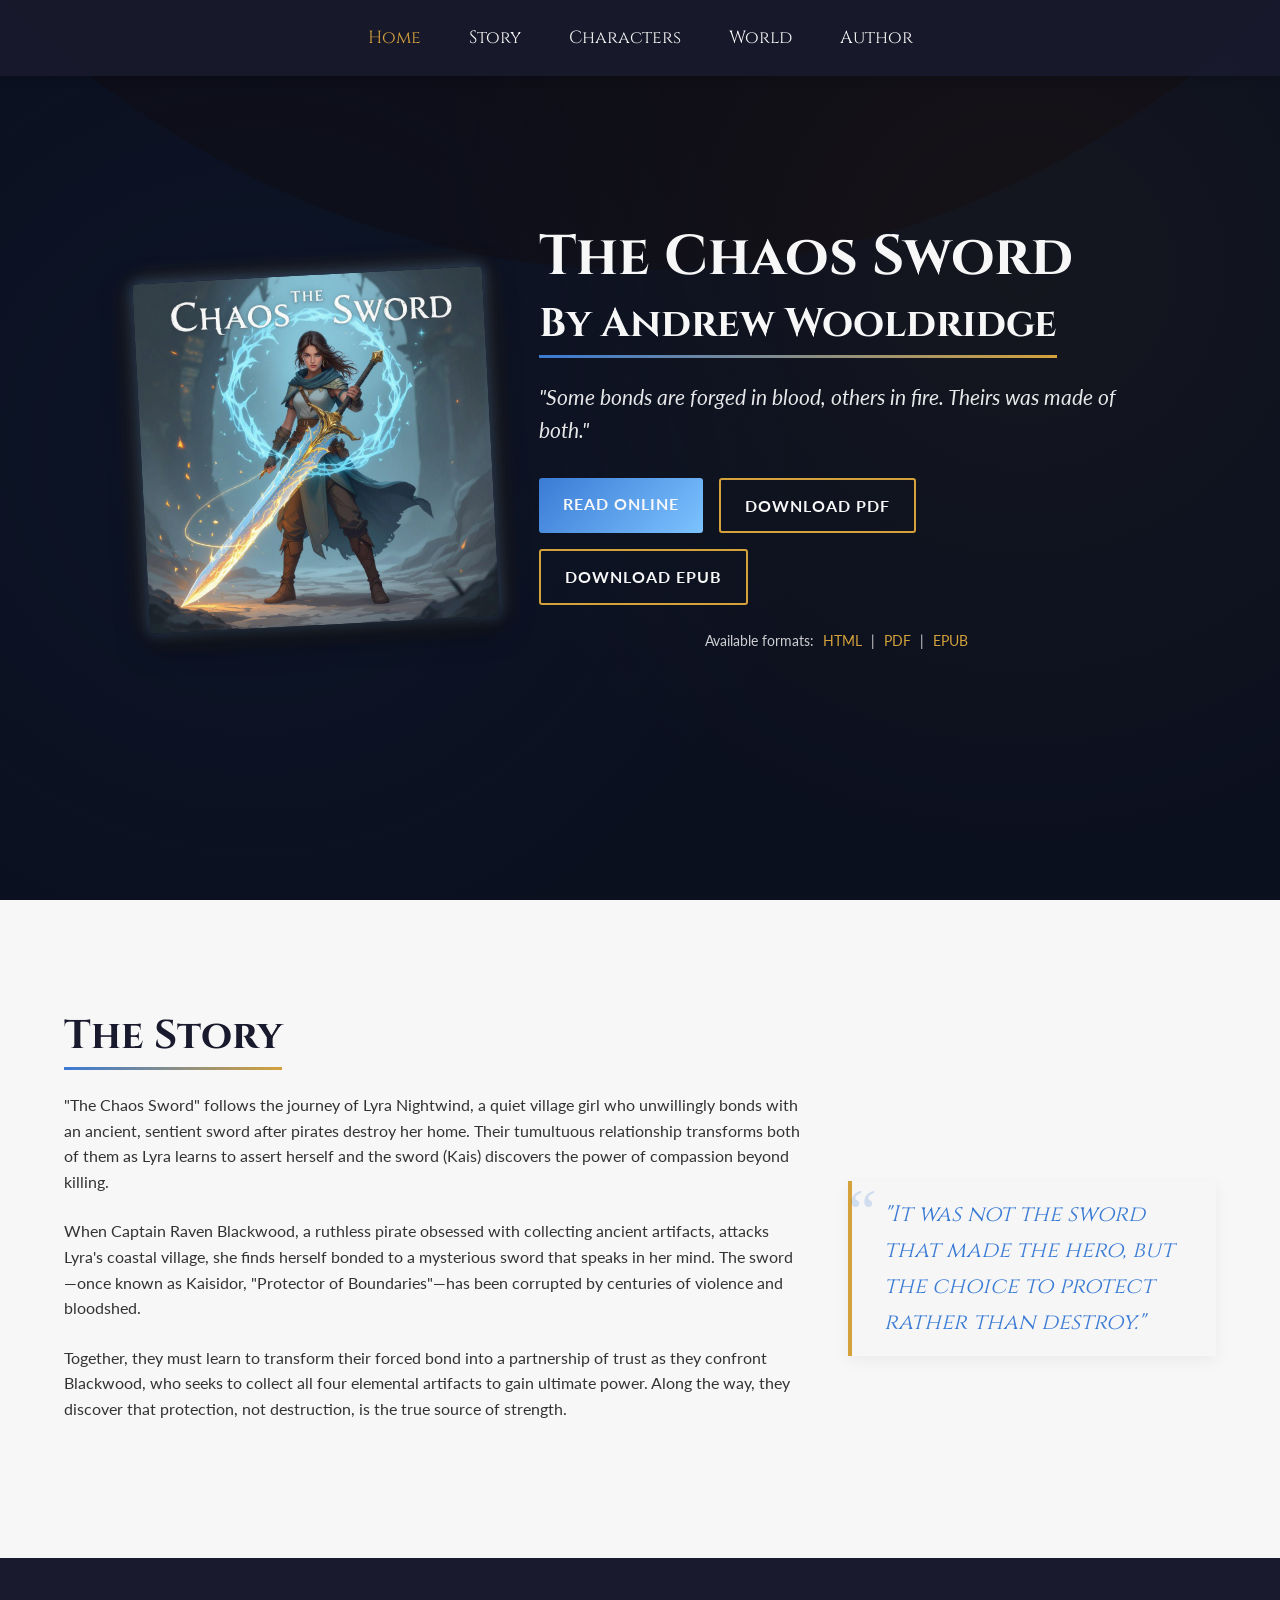
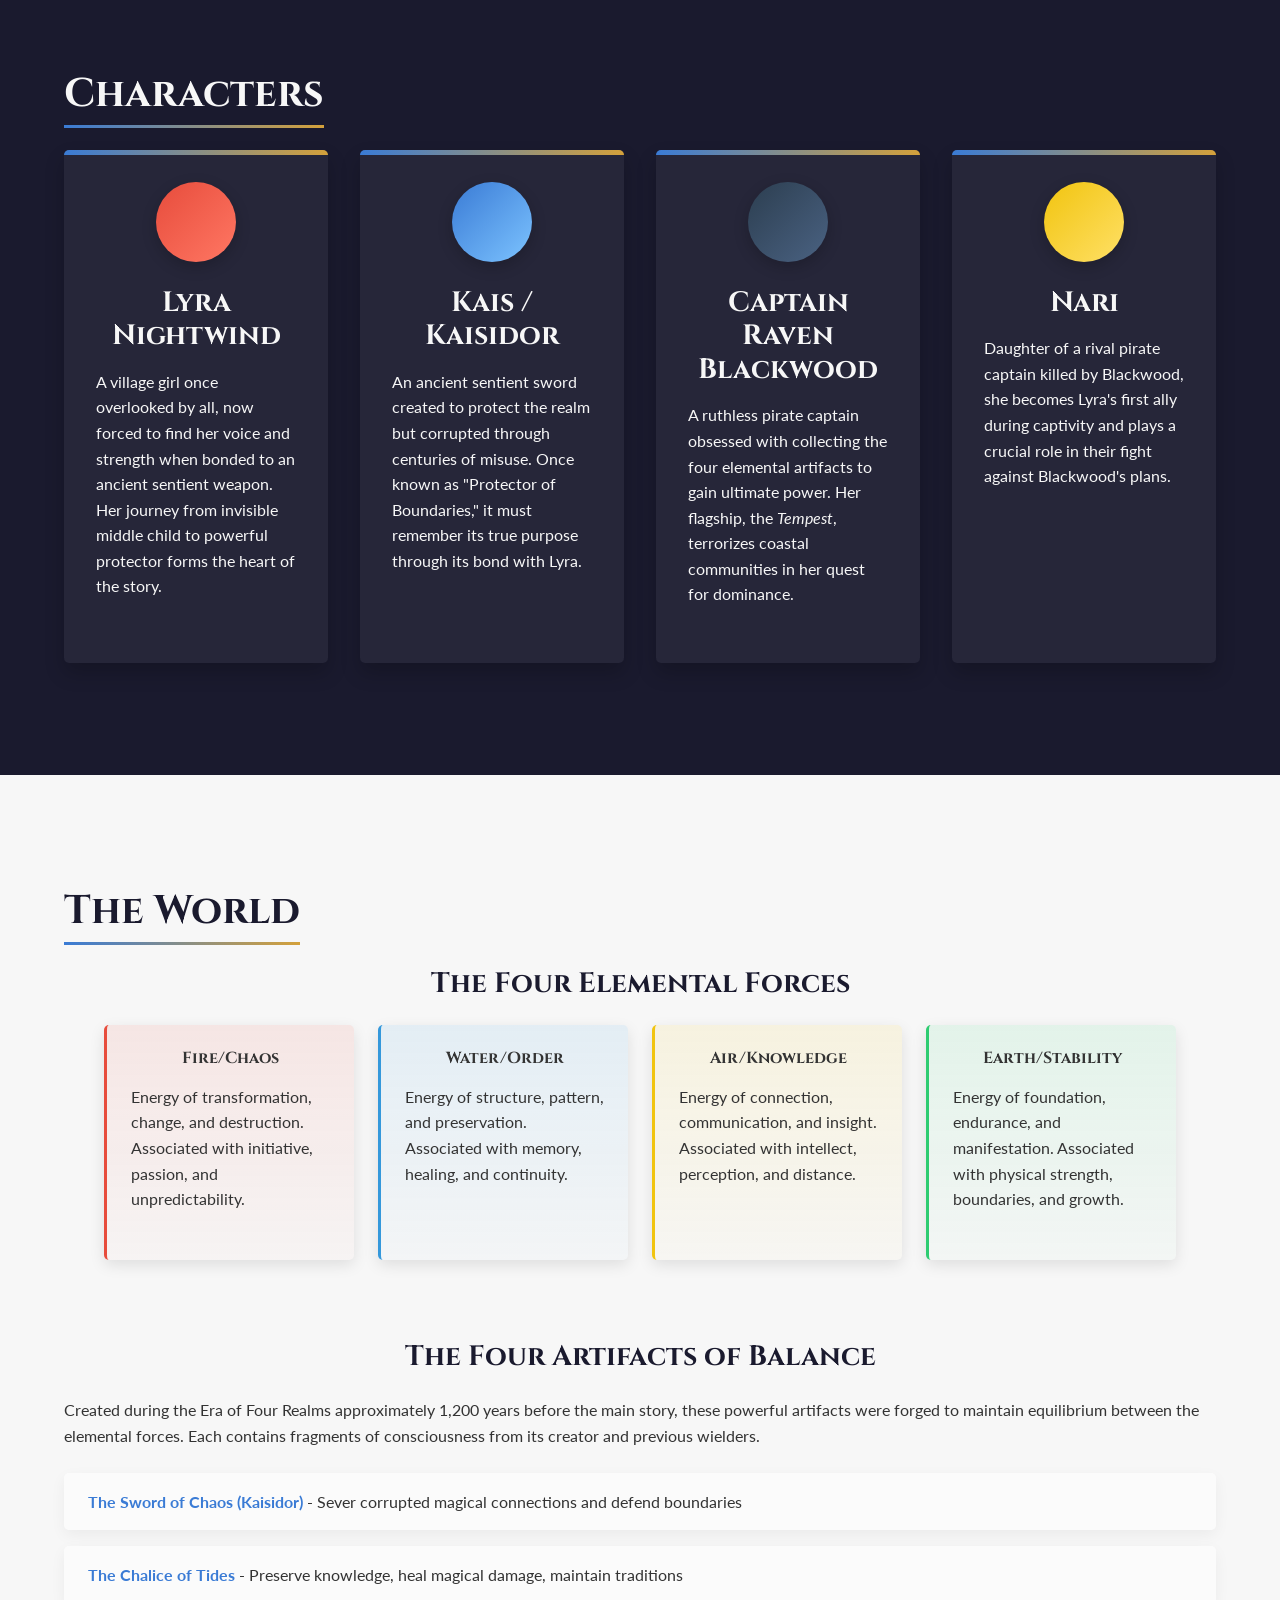
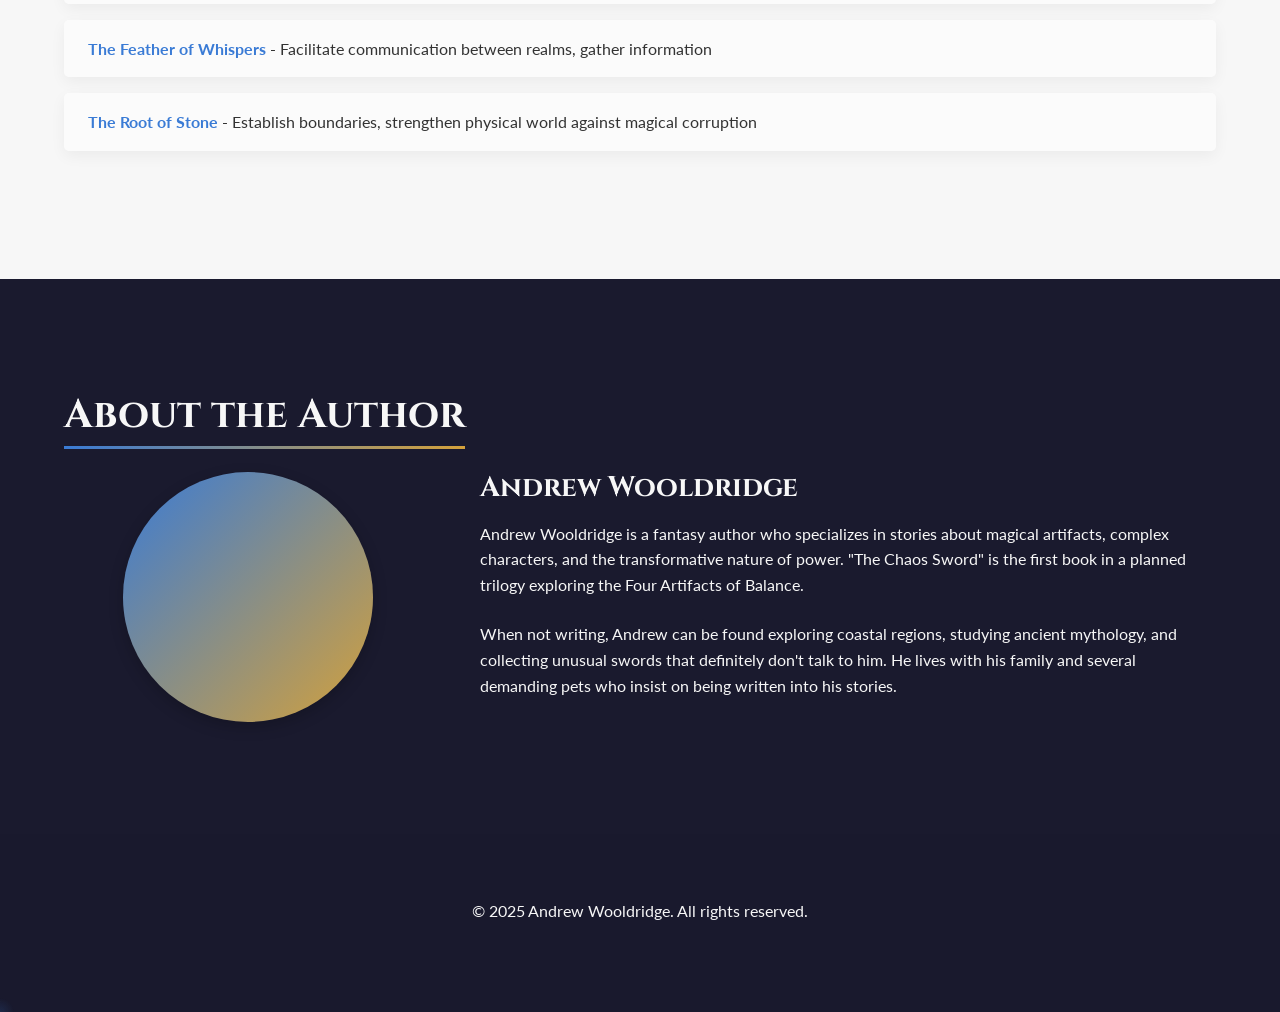
==== commit 040612d2: "stuff" ====
--- a/index.html
+++ b/index.html
@@ -166,11 +166,6 @@
                         <h3>Andrew Wooldridge</h3>
                         <p>Andrew Wooldridge is a fantasy author who specializes in stories about magical artifacts, complex characters, and the transformative nature of power. "The Chaos Sword" is the first book in a planned trilogy exploring the Four Artifacts of Balance.</p>
                         <p>When not writing, Andrew can be found exploring coastal regions, studying ancient mythology, and collecting unusual swords that definitely don't talk to him. He lives with his family and several demanding pets who insist on being written into his stories.</p>
-                        <div class="social-links">
-                            <a href="#" class="social-link">Twitter</a>
-                            <a href="#" class="social-link">Instagram</a>
-                            <a href="#" class="social-link">Goodreads</a>
-                        </div>
                     </div>
                 </div>
             </div>
@@ -179,11 +174,6 @@
         <footer>
             <div class="container">
                 <p>&copy; 2025 Andrew Wooldridge. All rights reserved.</p>
-                <div class="footer-links">
-                    <a href="#">Privacy Policy</a>
-                    <a href="#">Terms of Service</a>
-                    <a href="#">Contact</a>
-                </div>
             </div>
         </footer>
 
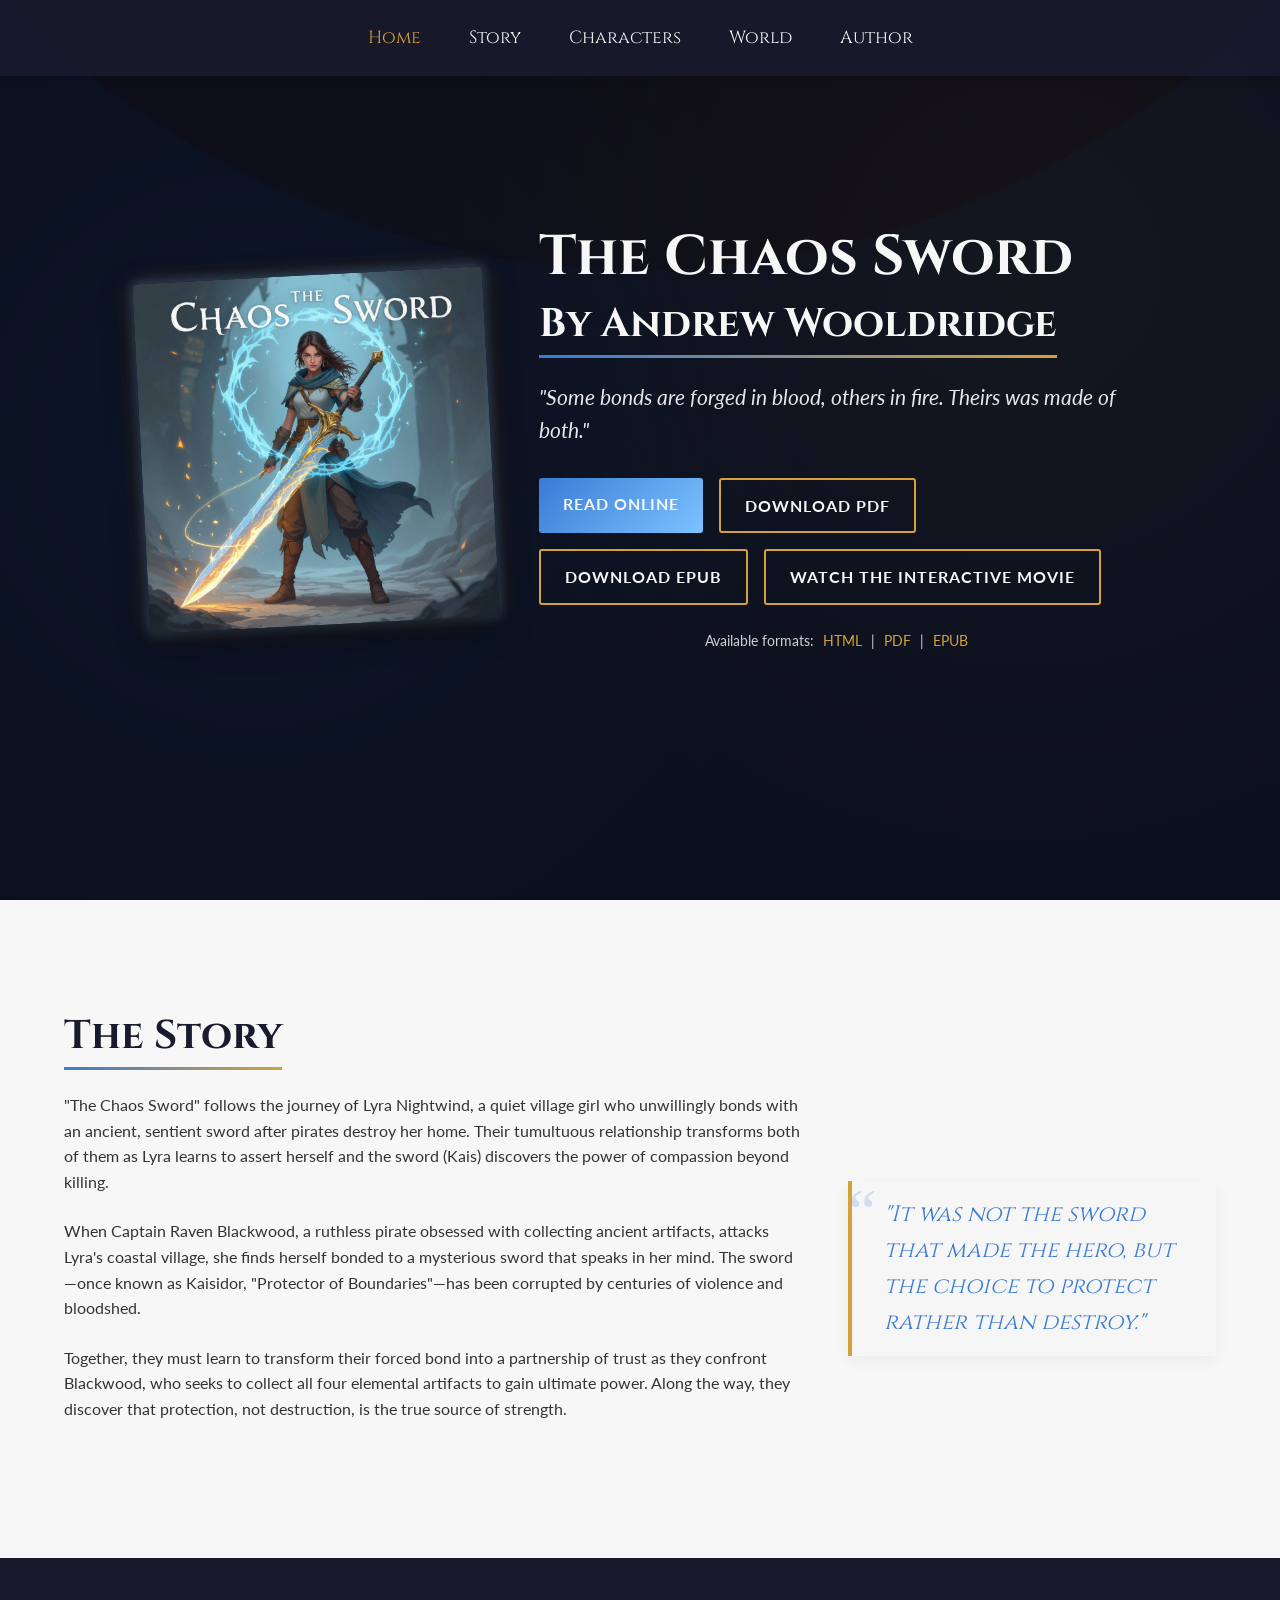
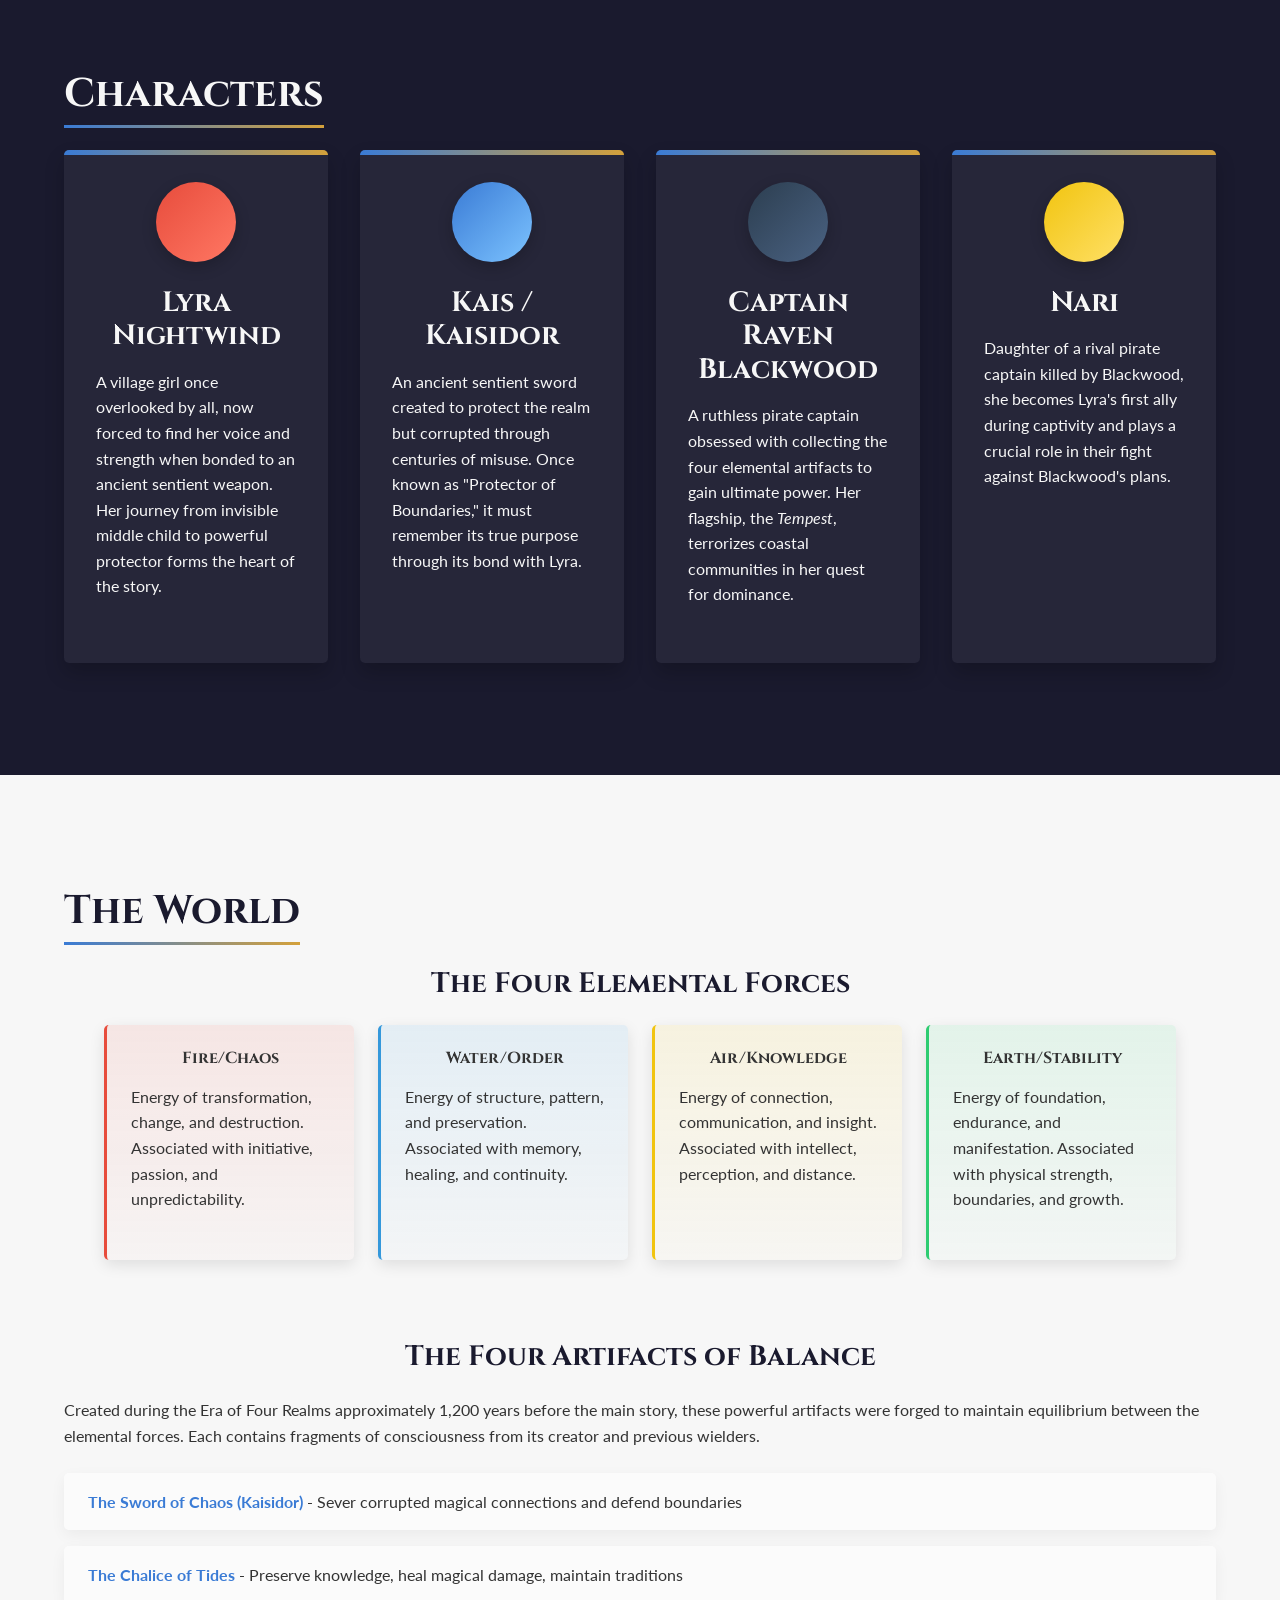
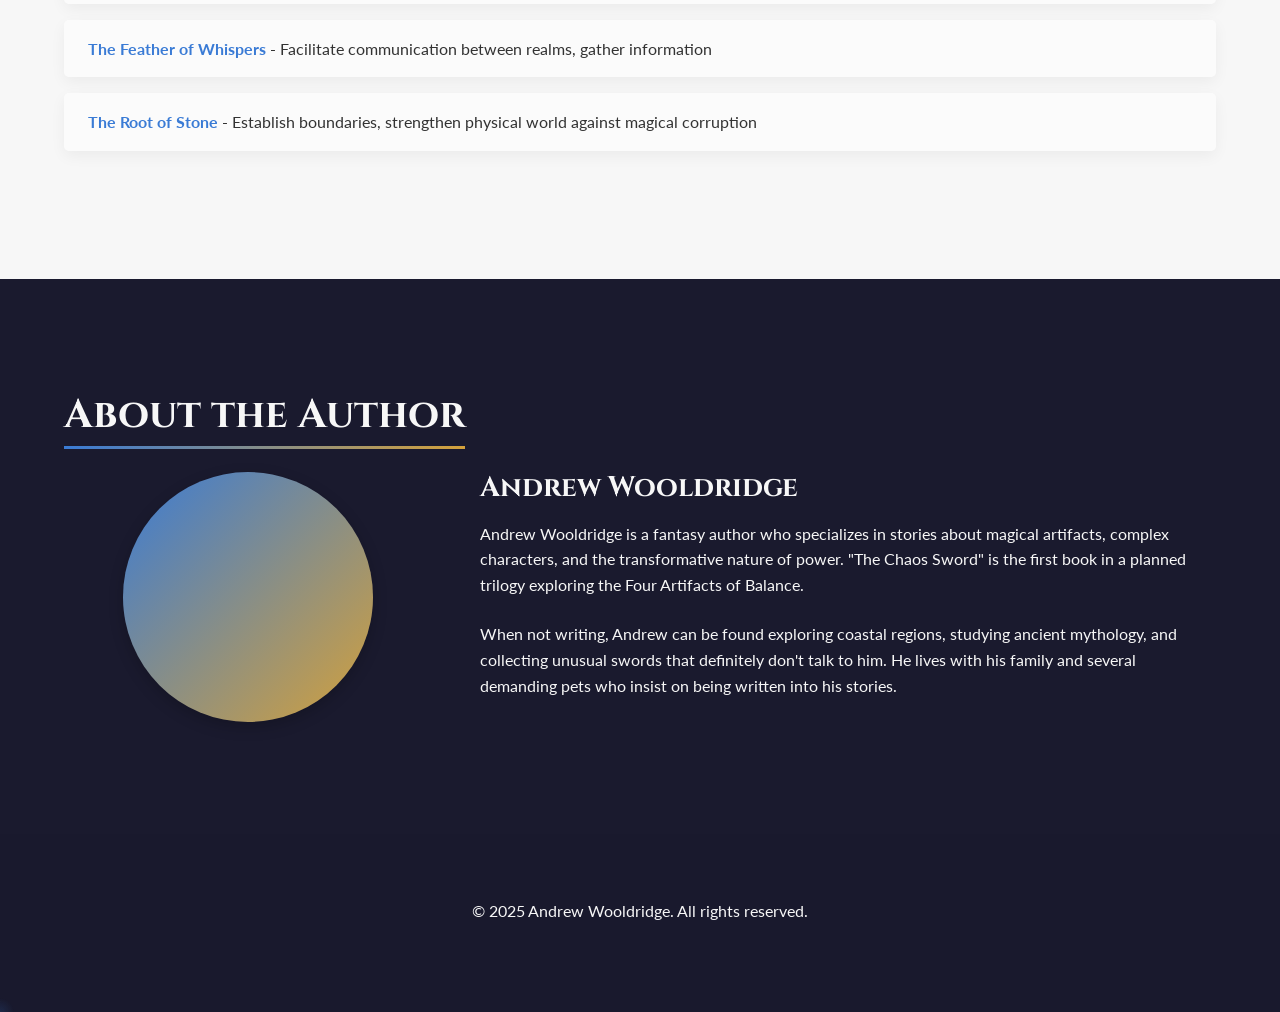
==== commit 432ce0fe: "Add interactive Three.js movie of The Chaos Sword Ten playable 3D scenes adapted from the novel, bui" ====
--- a/index.html
+++ b/index.html
@@ -45,6 +45,7 @@
                         <a href="output/TheChaosSword.html" class="cta-button primary">Read Online</a>
                         <a href="output/TheChaosSword.pdf" class="cta-button secondary">Download PDF</a>
                         <a href="output/TheChaosSword.epub" class="cta-button secondary">Download EPUB</a>
+                        <a href="interactive/index.html" class="cta-button secondary">Watch the Interactive Movie</a>
                     </div>
                     <div class="download-formats">
                         <p>Available formats:
